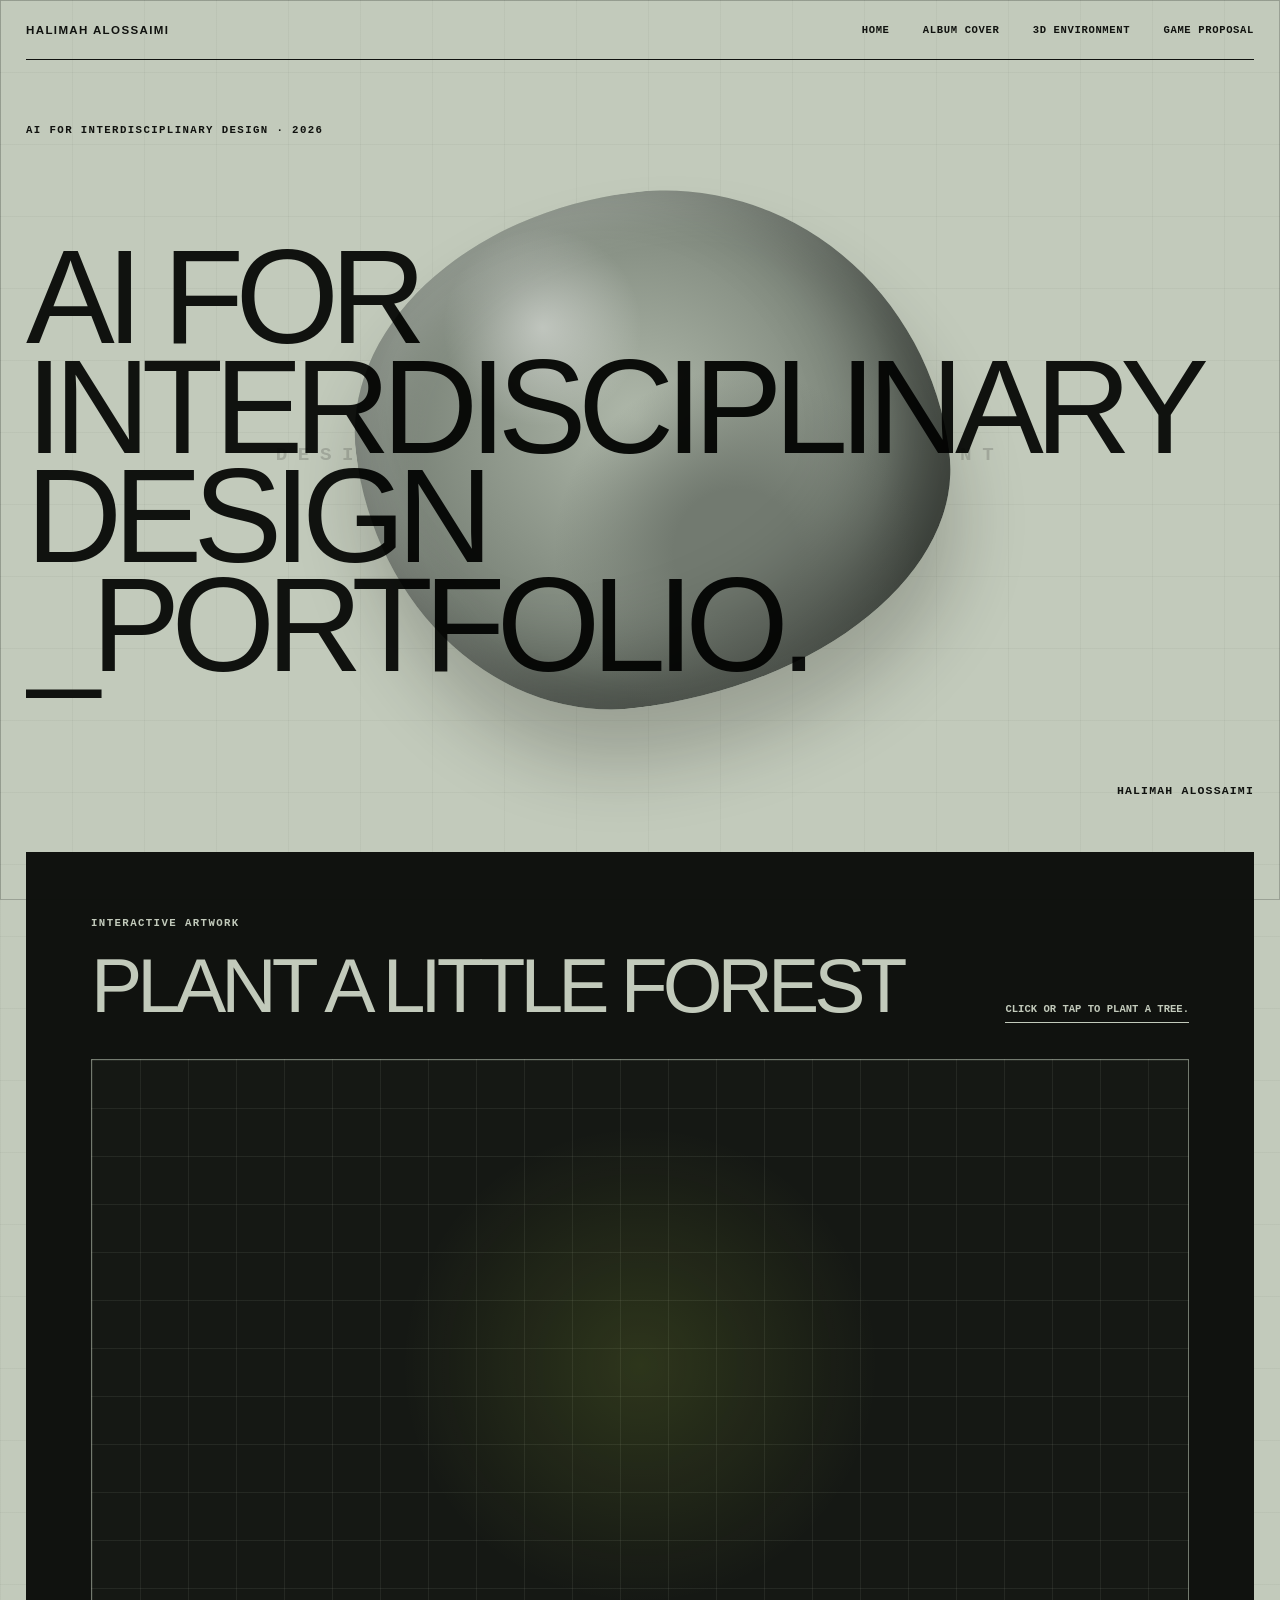
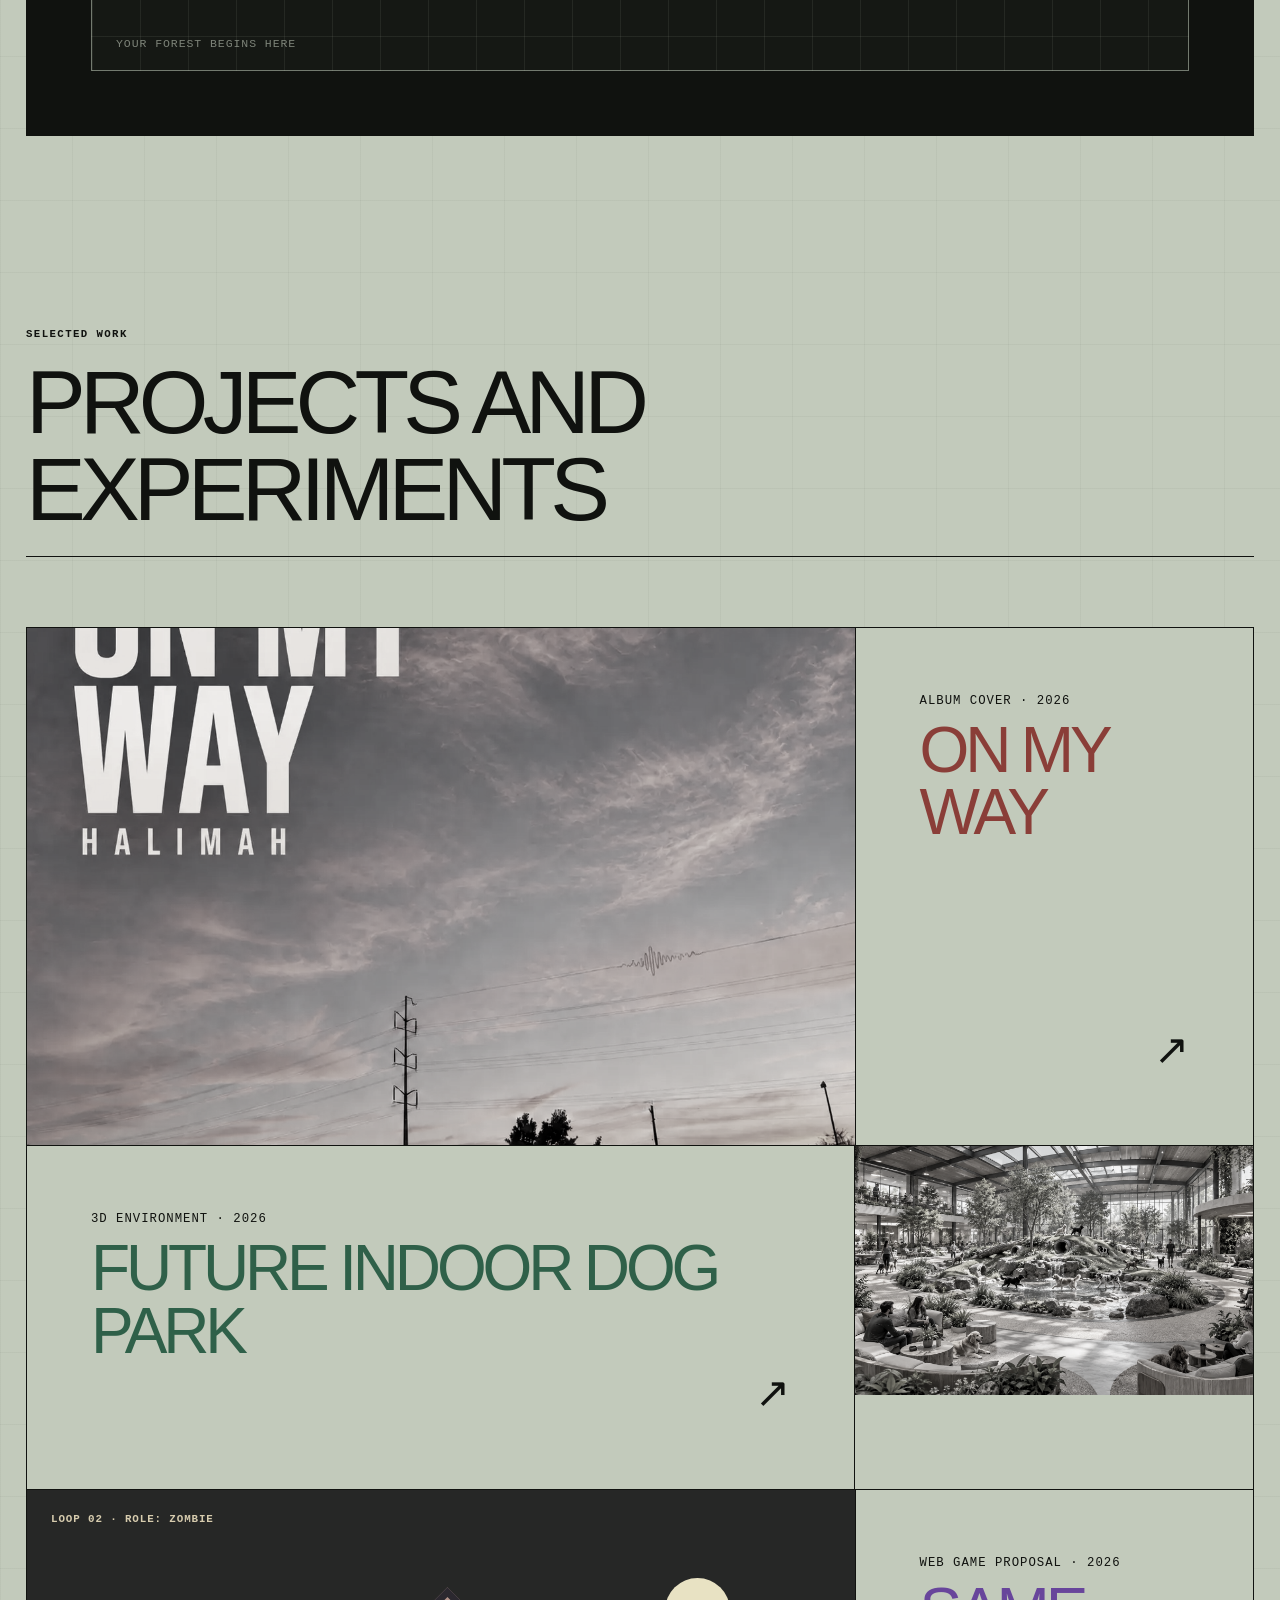
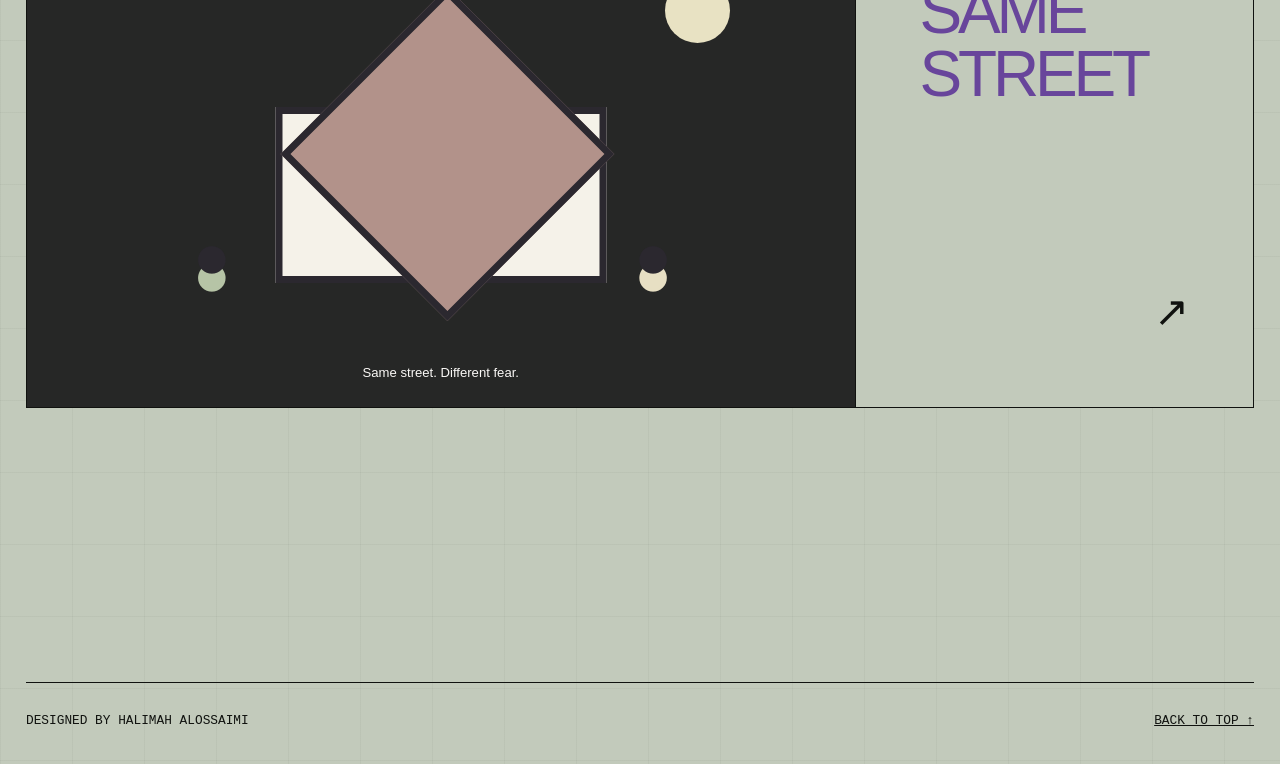
==== index.html @ bd7d5447 "Restore optimized portfolio project images" ====
<!doctype html>
<html lang="en">
<head>
  <meta charset="utf-8">
  <meta name="viewport" content="width=device-width, initial-scale=1">
  <meta name="description" content="Interactive Design Portfolio by Halimah Alossaimi.">
  <title>Halimah Alossaimi — Interactive Design Portfolio</title>
  <link rel="stylesheet" href="styles.css">
</head>
<body>
  <header class="site-header">
    <a class="wordmark" href="index.html">Halimah Alossaimi</a>
    <nav aria-label="Primary navigation">
      <a href="index.html">Home</a>
      <a href="album-cover.html">Album Cover</a>
      <a href="dog-park.html">3D Environment</a>
      <a href="same-street-proposal.html">Game Proposal</a>
    </nav>
  </header>

  <main>
    <section class="hero shell">
      <p class="eyebrow">AI for Interdisciplinary Design · 2026</p>
      <h1>AI for Interdisciplinary Design _Portfolio.</h1>
      <p class="hero-copy">Halimah Alossaimi</p>
    </section>

    <section class="flower-section shell" aria-labelledby="flower-title">
      <div class="section-heading compact-heading">
        <div>
          <p class="eyebrow">Interactive artwork</p>
          <h2 id="flower-title">Plant a little forest</h2>
        </div>
        <p class="instruction">Click or tap to plant a tree.</p>
      </div>
      <div id="flower-field" class="flower-field" role="application" tabindex="0" aria-label="Interactive drawing area. Click, tap, or press Enter to plant a tree.">
        <div class="field-note" aria-hidden="true">Your forest begins here</div>
      </div>
    </section>

    <section id="work" class="work-section shell" aria-labelledby="work-title">
      <div class="section-heading">
        <div>
          <p class="eyebrow">Selected work</p>
          <h2 id="work-title">Projects and experiments</h2>
        </div>
      </div>
      <div class="project-grid">
        <a class="project-card" href="album-cover.html">
          <figure class="project-image square">
            <img src="assets/on-my-way-final.webp" alt="On My Way album cover with a pink sunset, dashboard, and white title lettering.">
          </figure>
          <div class="project-meta">
            <div>
              <p class="project-type">Album cover · 2026</p>
              <h3>On My Way</h3>
            </div>
            <span aria-hidden="true">↗</span>
          </div>
        </a>

        <a class="project-card" href="dog-park.html">
          <figure class="project-image landscape">
            <img src="assets/dogpark-final-wide.webp" alt="Blender render of the indoor dog park with a central pond, dogs, planting, and seating.">
          </figure>
          <div class="project-meta">
            <div>
              <p class="project-type">3D environment · 2026</p>
              <h3>Future Indoor Dog Park</h3>
            </div>
            <span aria-hidden="true">↗</span>
          </div>
        </a>

        <a class="project-card proposal-card" href="same-street-proposal.html">
          <div class="project-image proposal-preview street-preview" aria-hidden="true">
            <span class="preview-kicker">LOOP 02 · ROLE: ZOMBIE</span>
            <span class="street-preview-sun"></span>
            <span class="street-preview-house"></span>
            <span class="street-preview-runner">●</span>
            <span class="street-preview-zombie">●</span>
            <span class="preview-question">Same street. Different fear.</span>
          </div>
          <div class="project-meta">
            <div>
              <p class="project-type">Web game proposal · 2026</p>
              <h3>Same Street</h3>
            </div>
            <span aria-hidden="true">↗</span>
          </div>
        </a>
      </div>
    </section>
  </main>

  <footer class="site-footer shell">
    <p>Designed by Halimah Alossaimi</p>
    <a href="#top">Back to top ↑</a>
  </footer>
  <script src="flowers.js"></script>
  <script src="site-motion.js"></script>
</body>
</html>
---- styles.css ----
:root {
  --ink: #302047;
  --muted: #61526e;
  --paper: #fff8ef;
  --panel: #eee4ff;
  --line: #d7c3e8;
  --blue: #7552ba;
  --orange: #e78360;
  --yellow: #f7cb55;
  --green: #83ba9e;
  --max: 1320px;
}

* { box-sizing: border-box; }
html { scroll-behavior: smooth; }
body {
  margin: 0;
  color: var(--ink);
  background: var(--paper);
  font-family: "Avenir Next", Avenir, "Helvetica Neue", Arial, sans-serif;
  line-height: 1.5;
}
img { display: block; width: 100%; height: auto; }
a { color: inherit; }
figure { margin: 0; }

.shell { width: min(calc(100% - 64px), var(--max)); margin-inline: auto; }
.site-header {
  position: relative;
  z-index: 20;
  width: min(calc(100% - 64px), var(--max));
  margin: 0 auto;
  padding: 28px 0;
  display: flex;
  justify-content: space-between;
  align-items: center;
  border-bottom: 1px solid var(--line);
}
.wordmark { font-size: 0.96rem; font-weight: 700; text-decoration: none; letter-spacing: -0.01em; }
.site-header nav { display: flex; gap: 28px; }
.site-header nav a { font-size: 0.83rem; text-decoration: none; color: var(--muted); }
.site-header nav a:hover, .site-header nav a[aria-current="page"] { color: var(--ink); }

.hero { padding: clamp(80px, 13vw, 180px) 0 clamp(72px, 10vw, 140px); }
.eyebrow { margin: 0 0 18px; color: var(--muted); font-size: 0.72rem; font-weight: 700; letter-spacing: 0.13em; text-transform: uppercase; }
h1, h2, h3 { margin: 0; letter-spacing: -0.045em; line-height: 0.98; }
.hero h1 { max-width: 1000px; font-size: clamp(3.2rem, 8vw, 7.6rem); font-weight: 500; }
.hero-copy { max-width: 620px; margin: 32px 0 0; color: var(--muted); font-size: clamp(1.05rem, 2vw, 1.35rem); }

.flower-section { padding-bottom: clamp(100px, 12vw, 170px); }
.section-heading { display: flex; justify-content: space-between; align-items: end; gap: 32px; margin-bottom: 36px; }
.section-heading h2, .two-column-text h2 { max-width: 730px; font-size: clamp(2.1rem, 5vw, 4.5rem); font-weight: 500; }
.compact-heading h2 { font-size: clamp(2rem, 4vw, 3.4rem); }
.instruction, .section-note { max-width: 430px; margin: 0; color: var(--muted); font-size: 0.95rem; }
.flower-field {
  position: relative;
  min-height: min(64vh, 680px);
  overflow: hidden;
  cursor: crosshair;
  touch-action: manipulation;
  border: 1px solid var(--line);
  border-radius: 28px;
  background:
    linear-gradient(180deg, rgba(138,164,188,.09), rgba(255,255,255,.25) 45%, rgba(127,157,132,.12)),
    var(--panel);
  isolation: isolate;
}
.flower-field:focus-visible { outline: 3px solid var(--blue); outline-offset: 4px; }
.field-note { position: absolute; left: 24px; bottom: 18px; color: #778079; font-size: 0.72rem; letter-spacing: 0.08em; text-transform: uppercase; }
.flower { position: absolute; width: 1px; height: 1px; pointer-events: none; animation: bloom .42s cubic-bezier(.2,.9,.25,1.25) both; }
.petal { position: absolute; left: 50%; top: 50%; width: var(--pw); height: var(--ph); margin-left: calc(var(--pw) / -2); margin-top: calc(var(--ph) * -1); transform-origin: 50% 100%; background: hsl(var(--hue) 72% 66% / .92); border: 1px solid hsl(var(--hue) 45% 48% / .32); }
.flower.rounded .petal { border-radius: 55% 55% 45% 45%; }
.flower.pointed .petal { border-radius: 75% 12% 75% 18%; }
.flower.lobed .petal { border-radius: 65% 35% 62% 38% / 55% 52% 48% 45%; box-shadow: inset 6px 0 0 rgba(255,255,255,.11); }
.flower.narrow .petal { border-radius: 80% 20% 75% 25%; }
.flower-center { position: absolute; left: 50%; top: 50%; width: var(--center); height: var(--center); border-radius: 50%; transform: translate(-50%,-50%); background: hsl(var(--center-hue) 78% 60%); border: 2px solid rgba(71,57,28,.16); z-index: 2; }
@keyframes bloom { from { opacity: 0; transform: scale(.18) rotate(-8deg); } to { opacity: 1; transform: scale(1) rotate(0); } }
@media (prefers-reduced-motion: reduce) { html { scroll-behavior: auto; } .flower { animation: none; } }

.work-section { padding-bottom: clamp(100px, 12vw, 170px); }
.project-grid { display: grid; grid-template-columns: 1fr 1fr; gap: clamp(24px, 4vw, 56px); }
.project-card { text-decoration: none; }
.project-image { overflow: hidden; border-radius: 22px; background: var(--panel); }
.project-image.square { aspect-ratio: 1; }
.project-image.landscape { aspect-ratio: 1; }
.project-image img { height: 100%; object-fit: cover; transition: transform .5s ease; }
.project-image.landscape img { object-position: center; }
.project-card:hover .project-image img { transform: scale(1.025); }
.project-meta { display: flex; justify-content: space-between; align-items: end; padding-top: 18px; }
.project-type { margin: 0 0 8px; color: var(--muted); font-size: 0.77rem; text-transform: uppercase; letter-spacing: .08em; }
.project-meta h3 { font-size: clamp(1.65rem, 3vw, 2.6rem); font-weight: 500; }
.project-meta span { font-size: 1.5rem; }

.project-hero { padding: clamp(64px, 9vw, 120px) 0 0; }
.project-intro { display: grid; grid-template-columns: 1.25fr .75fr; gap: clamp(48px, 9vw, 130px); align-items: end; margin-bottom: clamp(56px, 8vw, 100px); }
.project-intro h1 { font-size: clamp(4rem, 10vw, 9rem); font-weight: 500; }
.project-intro > p { max-width: 520px; margin: 0; color: var(--muted); font-size: clamp(1rem, 1.7vw, 1.25rem); }
.album-feature { width: min(100%, 980px); margin-inline: auto; }
.album-feature img { border-radius: 20px; }
figcaption { padding-top: 12px; color: var(--muted); font-size: 0.76rem; }
.hero-wide img, .wide-media img { border-radius: 20px; }
.hero-wide img { aspect-ratio: 16 / 9; object-fit: cover; }

.case-section { padding-top: clamp(100px, 12vw, 170px); }
.two-column-text { display: grid; grid-template-columns: 1fr 1fr; gap: clamp(48px, 9vw, 140px); }
.body-copy p { max-width: 600px; margin: 0 0 22px; color: var(--muted); font-size: clamp(1rem, 1.6vw, 1.2rem); }
.wide-media img { max-height: 780px; object-fit: cover; }
.iteration-grid { display: grid; grid-template-columns: repeat(4, 1fr); gap: 20px; }
.iteration-grid img, .plan-grid img, .environment-grid img { border-radius: 16px; }
.plan-grid { display: grid; grid-template-columns: 1fr 1fr; gap: 24px; }
.environment-grid { display: grid; grid-template-columns: 1.45fr .8fr; gap: 24px; align-items: start; }
.environment-grid img { aspect-ratio: 16/10; object-fit: cover; }
.environment-grid figure:last-child img { aspect-ratio: 4/5; }
.reflection-block { margin-top: clamp(100px, 12vw, 170px); padding: clamp(48px, 7vw, 90px); border-radius: 28px; background: #e3d7fa; }
.reflection-block h2 { max-width: 980px; font-size: clamp(2.2rem, 5.5vw, 5rem); font-weight: 500; }
.reflection-block > p:not(.eyebrow) { max-width: 720px; margin: 32px 0 0; color: #514060; font-size: clamp(1rem, 1.7vw, 1.25rem); }
.reflection-block .disclaimer { font-size: .82rem !important; }
.project-next { display: flex; justify-content: space-between; gap: 24px; padding-top: 80px; }
.project-next a { text-decoration-thickness: 1px; text-underline-offset: 5px; }
.site-footer { display: flex; justify-content: space-between; gap: 24px; margin-top: 120px; padding: 28px 0 34px; border-top: 1px solid var(--line); color: var(--muted); font-size: .8rem; }
.site-footer p { margin: 0; }

@media (max-width: 780px) {
  .shell, .site-header { width: min(calc(100% - 36px), var(--max)); }
  .site-header { padding: 22px 0; align-items: flex-start; }
  .site-header nav { gap: 9px; flex-direction: column; align-items: flex-end; }
  .site-header nav a { font-size: .75rem; }
  .hero { padding-top: 70px; }
  .hero h1 { font-size: clamp(2.7rem, 14.4vw, 4.8rem); }
  .section-heading, .project-intro, .two-column-text { display: grid; grid-template-columns: 1fr; gap: 24px; }
  .flower-field { min-height: 520px; border-radius: 20px; }
  .project-grid, .plan-grid, .environment-grid { grid-template-columns: 1fr; gap: 44px; }
  .project-image.landscape { aspect-ratio: 1.15; }
  .project-intro h1 { font-size: clamp(3.5rem, 18vw, 6rem); }
  .iteration-grid { grid-template-columns: 1fr 1fr; }
  .environment-grid figure:last-child img { aspect-ratio: 16/10; }
  .reflection-block { padding: 36px 24px; border-radius: 20px; }
  .project-next, .site-footer { flex-direction: column; align-items: flex-start; }
  .site-footer { margin-top: 90px; }
}

/* Playful portfolio palette */
body { background: radial-gradient(ellipse at 90% 0%, #eedfff 0%, transparent 42rem), radial-gradient(ellipse at 0% 32rem, #ffe3ca 0%, transparent 38rem), var(--paper); }
.hero h1, .project-intro h1 { color: #68459b; }
.eyebrow { color: #76502f; }
.site-header nav { gap: 12px; flex-wrap: wrap; justify-content: flex-end; }
.site-header nav a { display: inline-block; padding: 9px 15px; border-radius: 999px; background: #eee1ff; color: #493164; }
.site-header nav a:nth-child(2) { background: #ffd8c8; color: #713c32; }
.site-header nav a:nth-child(3) { background: #d9eee1; color: #2d5941; }
.site-header nav a:nth-child(4) { background: #ffe39b; color: #5d461d; }
.site-header nav a:hover, .site-header nav a[aria-current="page"] { background: #68459b; color: #fff; }
a:focus-visible { outline: 3px solid #68459b; outline-offset: 4px; }
.flower-field { background: linear-gradient(150deg, #e7d9ff 0%, #ffe5d8 50%, #e2efcc 100%); border-color: #cbb4e4; }
.instruction { padding: 10px 16px; border-radius: 999px; background: #ffe39b; color: #65491d; }
.project-card { background: #ffe3d4; border-radius: 24px; padding: 16px; }
.project-card:nth-child(2) { background: #dceee0; }
.project-card:nth-child(3) { background: #e6dcfa; }
.project-meta { padding: 18px 4px 8px; }
.project-card:first-child h3 { color: #8a3e38; }
.project-card:nth-child(2) h3 { color: #2f6049; }
.project-card:nth-child(3) h3 { color: #68459b; }
.reflection-block { background: linear-gradient(120deg, #e5d7fb, #f8dfeb); }
.project-next a { padding: 12px 20px; border-radius: 999px; background: #ffe39b; color: #59401d; }
.site-footer { border-top: 3px solid #d7c3e8; }
::selection { background: #f7cb55; color: #302047; }
.proposal-preview { position: relative; display: flex; flex-direction: column; justify-content: center; align-items: center; padding: 30px; background: #2f2144; color: #fff8ef; }
.preview-kicker { position: absolute; top: 24px; left: 24px; font: 700 .68rem/1 monospace; color: #f7cb55; letter-spacing: .08em; }
.preview-object, .preview-shadow { font-size: clamp(3.2rem, 7vw, 6.5rem); font-weight: 800; letter-spacing: -.07em; line-height: .75; }
.preview-shadow { color: #e78360; opacity: .75; transform: translate(10px, -6px); }
.preview-question { position: absolute; bottom: 24px; font-size: .82rem; }

/* MISREAD proposal */
.proposal-page { --proposal-dark:#2f2144; --proposal-cream:#fff8ef; --proposal-coral:#e78360; --proposal-yellow:#f7cb55; --proposal-green:#83ba9e; }
.proposal-hero { padding: clamp(70px, 10vw, 135px) 0 90px; }
.proposal-title-block { max-width: 980px; margin-bottom: 54px; }
.proposal-title-block h1 { font-size: clamp(5rem, 15vw, 12rem); font-weight: 800; color: var(--proposal-dark); letter-spacing: -.085em; }
.proposal-title-block h1 span { color: var(--proposal-coral); }
.proposal-tagline { max-width: 680px; margin: 30px 0 0; font-size: clamp(1.25rem, 2.6vw, 2rem); color: var(--muted); }
.misread-visual { position: relative; min-height: 610px; display: grid; grid-template-columns: 1.15fr .85fr; overflow: hidden; border-radius: 30px; background: var(--proposal-dark); color: var(--proposal-cream); box-shadow: 0 28px 80px rgba(48,32,71,.18); }
.system-bar { position: absolute; z-index: 4; inset: 0 0 auto; display: flex; justify-content: space-between; padding: 20px 24px; border-bottom: 1px solid rgba(255,255,255,.18); font: 700 .72rem/1 monospace; letter-spacing: .1em; }
.pulse-dot { color: var(--proposal-yellow); }
.scan-object { position: relative; display: grid; place-items: center; background: #f1e7ff; overflow: hidden; }
.object-cup { position: relative; width: 210px; height: 190px; border: 12px solid var(--proposal-dark); border-radius: 10px 10px 75px 75px; background: #fff8ef; transform: rotate(-3deg); }
.object-cup i { position: absolute; right: -78px; top: 32px; width: 76px; height: 82px; border: 12px solid var(--proposal-dark); border-left: 0; border-radius: 0 50% 50% 0; }
.scan-line { position: absolute; left: 0; right: 0; height: 4px; background: var(--proposal-coral); box-shadow: 0 0 24px var(--proposal-coral); animation: scan 3s ease-in-out infinite; }
@keyframes scan { 0%,100% { top: 22%; } 50% { top: 78%; } }
.system-result { display: flex; flex-direction: column; justify-content: center; padding: 70px; }
.system-result small, .system-result span { font: 700 .7rem/1.4 monospace; color: var(--proposal-yellow); letter-spacing: .1em; }
.system-result strong { margin: 24px 0; font-size: clamp(3rem, 6vw, 6rem); line-height: .88; letter-spacing: -.06em; color: var(--proposal-coral); text-shadow: 7px 7px 0 rgba(247,203,85,.18); }
.visual-actions { position: absolute; right: 28px; bottom: 26px; display: flex; gap: 10px; }
.visual-actions span { padding: 10px 14px; border: 1px solid rgba(255,255,255,.35); border-radius: 999px; font: 700 .64rem/1 monospace; }
.hero-experience { max-width: 840px; margin: 42px 0 0 auto; color: var(--muted); font-size: clamp(1.05rem, 1.8vw, 1.35rem); }
.proposal-index { position: sticky; top: 0; z-index: 10; display: flex; gap: 9px; overflow-x: auto; padding-top: 16px; padding-bottom: 16px; background: rgba(255,248,239,.92); backdrop-filter: blur(12px); border-block: 1px solid var(--line); }
.proposal-index a { flex: 0 0 auto; padding: 9px 13px; border-radius: 999px; text-decoration: none; background: #eee1ff; font-size: .74rem; }
.proposal-section { padding-top: clamp(100px, 13vw, 180px); scroll-margin-top: 80px; }
.proposal-section-head { display: grid; grid-template-columns: 90px 1fr; gap: 24px; margin-bottom: 60px; }
.section-number { margin: 0; font: 700 1rem/1 monospace; color: var(--proposal-coral); }
.proposal-section h2 { max-width: 930px; font-size: clamp(3rem, 7vw, 6.6rem); font-weight: 500; }
.proposal-section h3 { font-size: clamp(1.5rem, 3vw, 2.4rem); font-weight: 500; line-height: 1.05; }
.proposal-section h4 { margin: 14px 0 8px; font-size: 1.2rem; }
.case-study-lead { display: grid; grid-template-columns: .72fr 1.28fr; gap: clamp(40px, 8vw, 120px); align-items: center; }
.case-study-mark { aspect-ratio: 1; display: grid; place-content: center; text-align: center; position: relative; border-radius: 50%; background: var(--proposal-yellow); color: var(--proposal-dark); }
.case-study-mark span { font-size: clamp(5rem, 12vw, 10rem); font-weight: 800; line-height: .8; }
.case-study-mark small { margin-top: 20px; font: 700 .78rem/1 monospace; letter-spacing: .18em; }
.case-study-mark .scribble { position: absolute; right: 6%; bottom: 4%; font-size: 7rem; color: var(--proposal-coral); transform: rotate(-14deg); }
.source-links { display: flex; flex-wrap: wrap; gap: 10px; margin-top: 28px; }
.source-links a { padding: 10px 15px; border-radius: 999px; background: #eee1ff; text-underline-offset: 3px; font-size: .8rem; }
.proposal-subsection { padding-top: 90px; }
.moment-grid, .evidence-grid, .concept-grid { display: grid; grid-template-columns: repeat(3,1fr); gap: 18px; margin-top: 30px; }
.moment-grid article, .evidence-card, .concept-grid article { min-height: 260px; padding: 30px; border-radius: 22px; background: #eee1ff; }
.moment-grid article:nth-child(2), .evidence-card:nth-child(2), .concept-grid article:nth-child(2) { background: #ffe0d2; }
.moment-grid article:nth-child(3), .evidence-card:nth-child(3), .concept-grid article:nth-child(3) { background: #dceee0; }
.moment-grid article > span { font: 700 .8rem/1 monospace; color: var(--proposal-coral); }
.moment-grid p, .evidence-card p, .concept-grid p { color: var(--muted); }
.event-list { list-style: none; margin: 30px 0 0; padding: 0; border-top: 1px solid var(--line); }
.event-list li { display: grid; grid-template-columns: 70px 1fr; padding: 20px 0; border-bottom: 1px solid var(--line); font-size: clamp(1rem, 2vw, 1.3rem); }
.event-list span { font: 700 .8rem/1.8 monospace; color: var(--proposal-coral); }
.exchange { margin-top: 56px; padding: clamp(30px, 5vw, 65px); border-radius: 28px; background: var(--proposal-dark); color: var(--proposal-cream); }
.exchange-line { display: grid; grid-template-columns: 62px 1fr; gap: 24px; padding: 20px 0; border-bottom: 1px solid rgba(255,255,255,.14); }
.exchange-line:last-child { border: 0; }
.exchange-line span { font: 700 .75rem/1.6 monospace; color: var(--proposal-yellow); }
.exchange-line p { max-width: 820px; margin: 0; font-size: clamp(1rem, 1.7vw, 1.25rem); }
.me-line p { color: #ffd7c7; }
.decision-callout { margin-top: 24px; padding: clamp(30px, 5vw, 65px); border-radius: 28px; background: var(--proposal-yellow); }
.decision-callout > p:last-child { max-width: 900px; margin: 0; font-size: clamp(1.3rem, 3vw, 2.3rem); line-height: 1.2; }
.concept-grid { grid-template-columns: 1fr 1fr; }
.concept-grid article:nth-child(4) { background: #fff0b9; }
.flowchart { display: grid; grid-template-columns: 1fr auto 1fr auto 1fr auto 1fr auto 1fr; gap: 10px; align-items: center; padding: 34px; overflow-x: auto; border-radius: 24px; background: var(--proposal-dark); color: var(--proposal-cream); }
.flowchart > div { min-width: 150px; }
.flowchart small { font: 700 .62rem/1 monospace; color: var(--proposal-yellow); }
.flowchart strong { display: block; margin-top: 12px; font-size: 1.35rem; }
.flowchart p { margin: 7px 0 0; color: #cfc4da; font-size: .78rem; }
.flowchart i { color: var(--proposal-coral); font-style: normal; font-size: 1.5rem; }
.storyboard { display: grid; grid-template-columns: repeat(5,1fr); gap: 14px; margin-top: 54px; }
.story-frame { aspect-ratio: 4/5; display: flex; flex-direction: column; justify-content: space-between; padding: 18px; border-radius: 18px; background: #eee1ff; overflow: hidden; }
.story-frame span { font: 700 .58rem/1 monospace; }
.story-frame b { font-size: clamp(1.2rem, 2.5vw, 2rem); line-height: .95; }
.story-frame em { align-self: flex-end; font-style: normal; font-size: 2.3rem; color: var(--proposal-coral); }
.frame-three, .frame-four { background: var(--proposal-dark); color: var(--proposal-cream); }
.frame-four b { color: var(--proposal-coral); text-shadow: 5px 5px 0 rgba(247,203,85,.2); }
.frame-five { background: var(--proposal-green); }
.controls-row { display: grid; grid-template-columns: repeat(4,1fr); gap: 12px; margin-top: 44px; }
.controls-row span { padding: 18px; border-top: 3px solid var(--proposal-coral); color: var(--muted); font-size: .82rem; }
.controls-row b { display: block; margin-bottom: 7px; color: var(--ink); }
.style-grid { display: grid; grid-template-columns: 1fr 1fr; gap: 18px; }
.style-grid > article { min-height: 330px; padding: 30px; border-radius: 22px; background: #eee1ff; }
.style-grid > article:nth-child(2) { background: #ffe0d2; }
.style-grid > article:nth-child(3) { background: #dceee0; }
.style-grid > article:nth-child(4) { background: #fff0b9; }
.style-grid p { color: var(--muted); }
.swatches { display: grid; grid-template-columns: repeat(5,1fr); gap: 6px; margin: 28px 0; }
.swatches span { min-height: 125px; display: flex; align-items: flex-end; padding: 8px; background: var(--swatch); border: 1px solid rgba(48,32,71,.15); border-radius: 12px; font: 700 .58rem/1 monospace; }
.type-sample { margin-top: 28px; }
.type-sample span { font: 700 .68rem/1 monospace; color: var(--proposal-coral); }
.type-sample strong { display: block; max-width: 480px; margin: 22px 0; font-size: clamp(2.2rem, 4vw, 4rem); line-height: .9; }
.motion-sample { position: relative; min-height: 150px; margin: 22px 0; display: grid; place-content: center; }
.motion-sample span { grid-area: 1/1; font-size: 4rem; font-weight: 800; }
.motion-sample span:nth-child(2) { color: var(--proposal-coral); transform: translate(15px,9px); opacity: .7; }
.motion-sample i { position: absolute; left: 8%; right: 8%; top: 50%; height: 3px; background: var(--proposal-yellow); }
.sound-list { list-style: none; padding: 0; }
.sound-list li { padding: 12px 0; border-bottom: 1px solid rgba(48,32,71,.15); }
.reference-strip { margin-top: 24px; padding: 28px; border: 1px solid var(--line); border-radius: 20px; }
.reference-strip p { margin: 8px 0; color: var(--muted); }
.week-grid { display: grid; grid-template-columns: 1fr 1fr; gap: 20px; }
.week-grid article { padding: clamp(30px, 5vw, 58px); border-radius: 28px; background: #eee1ff; }
.week-grid article:nth-child(2) { background: #dceee0; }
.week-grid article > span { font: 700 .72rem/1 monospace; color: var(--proposal-coral); }
.week-grid ul { padding-left: 20px; color: var(--muted); }
.week-grid li { margin: 10px 0; }
.week-grid p { margin-top: 28px; }

@media (max-width: 900px) {
  .misread-visual { grid-template-columns: 1fr; }
  .scan-object { min-height: 360px; }
  .system-result { min-height: 300px; padding: 44px; }
  .case-study-lead, .style-grid, .week-grid { grid-template-columns: 1fr; }
  .case-study-mark { width: min(100%, 440px); justify-self: center; }
  .moment-grid, .evidence-grid { grid-template-columns: 1fr; }
  .storyboard { grid-template-columns: repeat(2,1fr); }
  .controls-row { grid-template-columns: 1fr 1fr; }
}
@media (max-width: 780px) {
  .site-header nav { gap: 6px; max-width: 65%; }
  .site-header nav a { padding: 6px 11px; }
  .project-card { padding: 12px; }
  .proposal-section-head { grid-template-columns: 44px 1fr; }
  .proposal-title-block h1 { font-size: clamp(4rem, 24vw, 7rem); }
  .concept-grid { grid-template-columns: 1fr; }
}
@media (max-width: 520px) {
  .storyboard, .controls-row { grid-template-columns: 1fr; }
  .misread-visual { min-height: 640px; }
  .system-result { padding: 34px 24px 70px; }
  .visual-actions { left: 20px; right: auto; }
  .proposal-section-head { display: block; }
  .section-number { margin-bottom: 16px; }
  .swatches { grid-template-columns: repeat(2,1fr); }
  .swatches span { min-height: 90px; }
}

@media (max-width: 480px) {
  .iteration-grid { grid-template-columns: 1fr; gap: 34px; }
  .album-feature img, .hero-wide img, .wide-media img { border-radius: 14px; }
}

/* Same Street proposal */
.same-street-page {
  --street-ink: #302443;
  --street-human: #7ec8c8;
  --street-sunset: #ffd5ae;
  --street-zombie: #9bd35b;
  --street-attack: #ff704d;
  --street-night: #3b315c;
}
.same-street-page .proposal-title-block h1 { line-height: .78; }
.same-street-page .proposal-title-block h1 span { color: var(--street-attack); }
.street-visual {
  position: relative;
  min-height: 650px;
  overflow: hidden;
  border: 10px solid var(--street-ink);
  border-radius: 32px;
  background: linear-gradient(#93d9db 0 58%, #d1e89b 58% 72%, #e9b985 72%);
  box-shadow: 0 28px 80px rgba(48,32,71,.18);
  transition: background .45s ease, filter .45s ease;
}
.street-sky { position: absolute; inset: 0 0 42%; background: linear-gradient(#8ed8e2, #ffd4aa); }
.street-sky::after { content:""; position:absolute; right:9%; top:12%; width:90px; aspect-ratio:1; border-radius:50%; background:#ffe76d; box-shadow:0 0 0 20px rgba(255,231,109,.18); }
.cloud { position:absolute; width:120px; height:34px; border-radius:40px; background:rgba(255,255,255,.72); }
.cloud::before,.cloud::after { content:""; position:absolute; border-radius:50%; background:inherit; }
.cloud::before { width:52px; height:52px; left:18px; bottom:0; }
.cloud::after { width:72px; height:72px; right:12px; bottom:0; }
.cloud-a { left:12%; top:15%; }
.cloud-b { left:55%; top:25%; transform:scale(.7); }
.street-houses { position:absolute; left:0; right:0; bottom:28%; height:270px; display:flex; align-items:flex-end; justify-content:space-around; }
.house { position:relative; width:190px; height:145px; border:8px solid var(--street-ink); border-radius:16px 16px 3px 3px; background:#fff3cf; box-shadow:10px 10px 0 rgba(48,36,67,.15); }
.house::before { content:""; position:absolute; z-index:-1; width:138px; height:138px; left:17px; top:-72px; transform:rotate(45deg); border:8px solid var(--street-ink); border-radius:18px; background:#f48d69; }
.house::after { content:""; position:absolute; left:22px; top:52px; width:42px; height:44px; border:6px solid var(--street-ink); background:#8ed8e2; box-shadow:92px 0 0 -6px #8ed8e2, 92px 0 0 0 var(--street-ink); }
.house i { position:absolute; left:76px; bottom:0; width:44px; height:72px; border:6px solid var(--street-ink); border-bottom:0; background:#b57353; }
.house-b { transform:scale(.82); background:#e8ddff; }
.house-b::before { background:#f5c95d; }
.house-c { transform:scale(.7); background:#d9f0bd; }
.tree { position:relative; width:38px; height:120px; border:7px solid var(--street-ink); border-bottom:0; background:#9a6849; }
.tree::before { content:""; position:absolute; left:50%; top:-88px; width:130px; height:130px; border:8px solid var(--street-ink); border-radius:48% 52% 45% 55%; background:#71bf70; transform:translateX(-50%) rotate(-7deg); }
.street-ground { position:absolute; inset:auto 0 0; height:29%; border-top:9px solid var(--street-ink); background:#e8b179; }
.street-ground::before,.street-ground::after { content:""; position:absolute; left:0; right:0; height:7px; background:rgba(48,36,67,.25); }
.street-ground::before { top:35%; }.street-ground::after { top:66%; }
.street-ground span { position:absolute; width:34px; height:13px; border-radius:50%; background:#fff0ca; top:24%; }
.street-ground span:nth-child(1){left:18%}.street-ground span:nth-child(2){left:48%;top:57%}.street-ground span:nth-child(3){left:78%;top:30%}
.runner { position:absolute; z-index:3; bottom:19%; width:78px; height:150px; filter:drop-shadow(8px 10px 0 rgba(48,36,67,.18)); }
.runner i { position:absolute; display:block; border:7px solid var(--street-ink); }
.runner .head { left:14px; top:0; width:58px; height:58px; border-radius:50%; background:#f0af88; }
.runner .head::before { content:""; position:absolute; left:7px; top:-15px; width:40px; height:25px; border-radius:50% 60% 20% 15%; background:var(--street-ink); }
.runner .body { left:20px; top:52px; width:48px; height:62px; border-radius:18px; background:#ffe06f; transform:rotate(-9deg); }
.runner .arm { left:0; top:65px; width:57px; height:19px; border-radius:20px; background:#f0af88; transform:rotate(-30deg); }
.runner .leg { left:23px; top:106px; width:64px; height:22px; border-radius:20px; background:#7157ad; transform:rotate(33deg); }
.human-runner { left:62%; animation:street-run .55s ease-in-out infinite alternate; }
.zombie-runner { transform:scale(.88); }
.zombie-runner .head { background:#9bd35b; }
.zombie-runner .head::after { content:""; position:absolute; right:6px; top:22px; width:7px; height:7px; border-radius:50%; background:var(--street-ink); box-shadow:-20px 0 var(--street-ink); }
.zombie-runner .body { background:#8c6bb9; }
.zombie-runner .arm { background:#9bd35b; transform:rotate(-8deg); }
.zombie-one { left:18%; bottom:18%; animation:street-run .5s ease-in-out infinite alternate-reverse; }
.zombie-two { left:32%; bottom:18%; transform:scale(.78); animation:street-run .62s ease-in-out infinite alternate; }
@keyframes street-run { to { translate:0 -8px; } }
.chase-ui { position:absolute; z-index:6; left:24px; right:24px; top:24px; display:grid; grid-template-columns:1fr auto; gap:8px; align-items:end; padding:17px 20px; border:4px solid var(--street-ink); border-radius:18px; background:rgba(255,248,239,.9); color:var(--street-ink); }
.chase-ui span { font:700 .66rem/1.2 monospace; letter-spacing:.08em; }
.chase-ui strong { grid-row:1/3; grid-column:2; font-size:clamp(2rem,5vw,4.5rem); line-height:.8; letter-spacing:-.06em; color:var(--street-attack); }
.perspective-toggle { position:absolute; z-index:8; right:24px; bottom:24px; padding:13px 18px; border:4px solid var(--street-ink); border-radius:999px; background:#fff8ef; color:var(--street-ink); font:700 .76rem/1 monospace; cursor:pointer; }
.perspective-toggle:hover,.perspective-toggle:focus-visible { background:var(--street-ink); color:#fff; }
.street-visual[data-mode="zombie"] { background:linear-gradient(#6d5790 0 58%, #9bd35b 58% 72%, #5f3b67 72%); filter:saturate(1.15); }
.street-visual[data-mode="zombie"] .street-sky { background:linear-gradient(#6d5790,#ff805d); }
.street-visual[data-mode="zombie"] .human-runner { left:20%; }
.street-visual[data-mode="zombie"] .zombie-one { left:63%; transform:scale(1); }
.street-visual[data-mode="zombie"] .zombie-two { opacity:0; }
.street-visual[data-mode="zombie"] .chase-ui { background:rgba(45,25,65,.9); color:#fff8ef; }
.street-visual[data-mode="zombie"] .chase-ui strong { color:var(--street-zombie); }
.street-case-mark { background:var(--street-human); }
.street-case-mark .run-mark { position:absolute; right:3%; bottom:5%; font-size:6rem; color:var(--street-attack); transform:rotate(-8deg); }
.play-moment-grid { display:grid; grid-template-columns:repeat(3,1fr); gap:18px; margin-top:30px; }
.play-moment-grid figure { overflow:hidden; border:1px solid var(--line); border-radius:20px; background:#fff; }
.play-moment-grid img { aspect-ratio:16/9; object-fit:cover; filter:grayscale(1) sepia(.12) hue-rotate(200deg); }
.play-moment-grid figcaption { min-height:135px; padding:20px; font-size:.84rem; }
.play-moment-grid figcaption b { display:block; margin-bottom:7px; color:var(--ink); font-size:1rem; }
.image-credit { margin-top:12px; color:var(--muted); font-size:.72rem; }
.event-table { margin-top:30px; border:1px solid var(--line); border-radius:20px; overflow:hidden; }
.event-table > div { display:grid; grid-template-columns:.8fr 1fr 1fr; }
.event-table span { padding:18px; border-right:1px solid var(--line); border-bottom:1px solid var(--line); color:var(--muted); }
.event-table span:last-child { border-right:0; }
.event-table > div:last-child span { border-bottom:0; }
.event-table .event-head { background:var(--street-ink); }
.event-table .event-head span { color:#fff8ef; font:700 .7rem/1.2 monospace; text-transform:uppercase; letter-spacing:.06em; }
.street-takeaway { background:var(--street-sunset); }
.narrative-block { display:grid; grid-template-columns:1fr 1fr; gap:40px; margin-top:24px; padding:clamp(30px,5vw,60px); border-radius:26px; background:var(--street-ink); color:#fff8ef; }
.narrative-block p { margin:0; font-size:clamp(1rem,1.8vw,1.3rem); }
.street-storyboard .street-board { position:relative; aspect-ratio:4/5; display:flex; flex-direction:column; justify-content:space-between; overflow:hidden; padding:18px; border-radius:18px; background:#ffd5ae; color:var(--street-ink); }
.street-board span { font:700 .58rem/1 monospace; letter-spacing:.08em; }
.street-board b { position:relative; z-index:2; font-size:clamp(1.15rem,2vw,1.8rem); line-height:.95; }
.street-board em { align-self:flex-end; font-style:normal; font-size:3rem; }
.mini-scene { position:relative; height:55%; border-top:4px solid var(--street-ink); }
.mini-house { position:absolute; left:8%; bottom:0; width:54%; height:56%; background:#fff2cf; border:4px solid var(--street-ink); }
.mini-house::before { content:""; position:absolute; left:12%; top:-32%; width:70%; height:60%; transform:rotate(45deg); background:#ff805d; border:4px solid var(--street-ink); z-index:-1; }
.mini-human,.mini-zombie { position:absolute; bottom:0; width:20px; height:52px; border-radius:20px 20px 7px 7px; border:4px solid var(--street-ink); }
.mini-human { right:23%; background:#ffe06f; }.mini-zombie { right:2%; background:#9bd35b; }
.board-panic { background:#3b315c!important; color:#fff!important; }
.board-attack { background:#9bd35b!important; }
.board-reset { background:#7ec8c8!important; }
.board-ending { background:linear-gradient(135deg,#3b315c 50%,#9bd35b 50%)!important; color:#fff!important; }
.speed-lines { position:absolute; inset:45% 12% auto; height:4px; background:currentColor; box-shadow:0 18px currentColor,0 36px currentColor; transform:skewX(-25deg); opacity:.5; }
.compact-subsection { padding-top:70px; }
.rules-grid { display:grid; grid-template-columns:repeat(3,1fr); gap:12px; margin-top:28px; }
.rules-grid article { padding:22px; border:1px solid var(--line); border-radius:18px; background:rgba(255,255,255,.55); }
.rules-grid b { font-size:1.08rem; }.rules-grid p { margin:8px 0 0; color:var(--muted); font-size:.86rem; }
.perspective-guide { display:grid; grid-template-columns:repeat(3,1fr); gap:16px; margin-bottom:20px; }
.perspective-guide article { min-height:330px; padding:30px; border-radius:22px; }
.perspective-guide span { font:700 .68rem/1 monospace; letter-spacing:.08em; }
.perspective-guide ul { padding-left:20px; }.perspective-guide li { margin:12px 0; }
.human-guide { background:#d8e9ef; }.zombie-guide { background:#dff3b3; }.glitch-guide { background:linear-gradient(135deg,#3b315c 50%,#ff805d 50%); color:#fff; }
.street-swatches span { color:var(--street-ink); }
.role-interface { margin:28px 0; padding:22px; border:4px solid var(--street-ink); border-radius:18px; }
.role-interface span { display:block; font:700 .65rem/1 monospace; }.role-interface strong { display:block; margin:10px 0 20px; font-size:2.6rem; line-height:.8; }
.role-interface i { display:block; height:1px; margin:0 0 20px; background:var(--line); }
.motion-road { position:relative; height:155px; margin:22px 0; overflow:hidden; border-bottom:8px solid var(--street-ink); }
.motion-road i { position:absolute; left:10%; right:10%; height:5px; background:var(--street-attack); transform:skewX(-30deg); }
.motion-road i:nth-child(1){top:35%}.motion-road i:nth-child(2){top:55%;left:25%}.motion-road i:nth-child(3){top:75%;right:40%}
.motion-road b { position:absolute; right:12%; bottom:8px; font-size:4.5rem; color:var(--street-zombie); }
.street-preview { background:linear-gradient(#83cdd5 0 57%,#d5eb9f 57% 72%,#d99569 72%); }
.street-preview-sun { position:absolute; top:17%; right:15%; width:65px; aspect-ratio:1; border-radius:50%; background:#ffe468; }
.street-preview-house { position:absolute; left:50%; bottom:24%; width:40%; height:34%; border:7px solid #302443; background:#fff2cf; transform:translateX(-50%); }
.street-preview-house::before { content:""; position:absolute; left:15%; top:-48%; width:70%; aspect-ratio:1; transform:rotate(45deg); border:7px solid #302443; background:#ff805d; z-index:-1; }
.street-preview-runner,.street-preview-zombie { position:absolute; bottom:20%; font-size:4rem; color:#302443; text-shadow:0 18px 0 #ffe06f; }
.street-preview-runner { right:22%; }.street-preview-zombie { left:20%; text-shadow:0 18px 0 #9bd35b; }

@media (prefers-reduced-motion: reduce) {
  .runner { animation:none; }
  .street-visual { transition:none; }
}
@media (max-width: 900px) {
  .play-moment-grid,.perspective-guide { grid-template-columns:1fr; }
  .play-moment-grid figcaption { min-height:0; }
  .rules-grid { grid-template-columns:1fr 1fr; }
  .street-visual { min-height:580px; }
  .house-c,.tree-b { display:none; }
}
@media (max-width: 650px) {
  .street-visual { min-height:530px; border-width:6px; }
  .street-houses { transform:scale(.72); transform-origin:bottom center; width:140%; left:-20%; }
  .runner { transform:scale(.75); transform-origin:bottom; }
  .zombie-two { display:none; }
  .chase-ui { left:12px; right:12px; top:12px; padding:12px; }
  .chase-ui strong { font-size:1.7rem; }
  .perspective-toggle { right:12px; bottom:12px; }
  .event-table > div { grid-template-columns:1fr; }
  .event-table span { border-right:0; }
  .event-table .event-head { display:none; }
  .event-table > div span::before { display:block; margin-bottom:5px; color:var(--street-attack); font:700 .62rem/1 monospace; }
  .event-table > div span:nth-child(1)::before { content:"PLAYER ACTION"; }
  .event-table > div span:nth-child(2)::before { content:"GAME RESPONSE"; }
  .event-table > div span:nth-child(3)::before { content:"WHAT I LEARNED"; }
  .narrative-block,.rules-grid { grid-template-columns:1fr; }
}

/* Immersive editorial restyle — inspired by the reference's restraint, not its content */
:root {
  --ink: #10120f;
  --muted: #384039;
  --paper: #c2cabb;
  --panel: #aeb8aa;
  --line: rgba(16,18,15,.42);
  --blue: #10120f;
  --orange: #d4ff4f;
  --yellow: #d4ff4f;
  --green: #c2cabb;
  --max: 1500px;
}

html { background: #10120f; }
body {
  min-height: 100vh;
  overflow-x: hidden;
  color: var(--ink);
  background:
    linear-gradient(rgba(16,18,15,.035) 1px, transparent 1px),
    linear-gradient(90deg, rgba(16,18,15,.035) 1px, transparent 1px),
    var(--paper);
  background-size: 72px 72px;
}
body::after {
  content: "";
  position: fixed;
  z-index: 80;
  inset: 0;
  pointer-events: none;
  border: 1px solid rgba(16,18,15,.22);
}
::selection { background: #10120f; color: #d4ff4f; }
.shell { width: min(calc(100% - 52px), var(--max)); }

.site-header {
  position: relative;
  z-index: 50;
  width: min(calc(100% - 52px), var(--max));
  padding: 20px 0 18px;
  border-bottom: 1px solid var(--ink);
  background: transparent;
}
.wordmark {
  font-size: .72rem;
  font-weight: 800;
  letter-spacing: .12em;
  text-transform: uppercase;
}
.site-header nav { gap: clamp(16px,2.6vw,42px); }
.site-header nav a,
.site-header nav a:nth-child(n) {
  position: relative;
  padding: 4px 0;
  border-radius: 0;
  background: transparent;
  color: var(--ink);
  font: 700 .66rem/1.2 "Courier New", monospace;
  letter-spacing: .06em;
  text-transform: uppercase;
}
.site-header nav a::after {
  content: "";
  position: absolute;
  left: 0;
  right: 100%;
  bottom: -5px;
  height: 1px;
  background: currentColor;
  transition: right .3s ease;
}
.site-header nav a:hover,
.site-header nav a[aria-current="page"] { background: transparent; color: var(--ink); }
.site-header nav a:hover::after,
.site-header nav a[aria-current="page"]::after { right: 0; }
a:focus-visible, button:focus-visible { outline: 2px solid var(--ink); outline-offset: 6px; }

.eyebrow {
  color: var(--ink);
  font: 700 .67rem/1.2 "Courier New", monospace;
  letter-spacing: .13em;
}
h1,h2,h3 { font-family: Arial, "Helvetica Neue", sans-serif; letter-spacing: -.065em; }

.hero {
  position: relative;
  min-height: 88vh;
  display: flex;
  flex-direction: column;
  justify-content: center;
  overflow: hidden;
  padding: 100px 0 90px;
  isolation: isolate;
}
.hero::before {
  content: "";
  position: absolute;
  z-index: -1;
  width: clamp(330px,46vw,720px);
  aspect-ratio: 1.15;
  left: 51%;
  top: 49%;
  translate: calc(-50% + var(--pointer-x,0) * 18px) calc(-50% + var(--pointer-y,0) * 14px);
  border-radius: 52% 48% 58% 42% / 44% 58% 42% 56%;
  background:
    radial-gradient(circle at 34% 24%, rgba(255,255,255,.42), transparent 18%),
    radial-gradient(circle at 62% 72%, #727a70 0 12%, transparent 35%),
    radial-gradient(circle at 48% 44%, #afb8aa, #778075 60%, #252a24 100%);
  box-shadow: inset -52px -44px 80px rgba(0,0,0,.32), inset 28px 20px 45px rgba(255,255,255,.18), 0 55px 70px rgba(16,18,15,.22);
  transform: rotate(-7deg);
  transition: translate .8s cubic-bezier(.2,.8,.2,1);
}
.hero::after {
  content: "DESIGN  •  INTERACTION  •  EXPERIMENT";
  position: absolute;
  z-index: -2;
  left: 50%;
  top: 50%;
  translate: -50% -50%;
  width: 100%;
  color: rgba(16,18,15,.17);
  font: 700 clamp(.9rem,1.5vw,1.25rem)/1 "Courier New",monospace;
  letter-spacing: .55em;
  text-align: center;
  white-space: nowrap;
}
.hero h1 {
  position: relative;
  z-index: 2;
  max-width: none;
  color: var(--ink);
  font-size: clamp(4.2rem,10.4vw,10.7rem);
  font-weight: 500;
  line-height: .82;
  text-transform: uppercase;
  mix-blend-mode: multiply;
}
.hero .eyebrow { position: absolute; top: 64px; left: 0; }
.hero-copy {
  position: absolute;
  right: 0;
  bottom: 54px;
  margin: 0;
  color: var(--ink);
  font: 700 .72rem/1.2 "Courier New",monospace;
  letter-spacing: .1em;
  text-transform: uppercase;
}

.flower-section {
  width: min(calc(100% - 52px), var(--max));
  padding: clamp(38px,5vw,72px);
  color: var(--paper);
  background: var(--ink);
  border: 1px solid var(--ink);
}
.flower-section .eyebrow,.flower-section h2 { color: var(--paper); }
.flower-section .section-heading h2 { max-width: 930px; font-size: clamp(3rem,6vw,6rem); text-transform: uppercase; }
.instruction {
  padding: 0 0 6px;
  border-radius: 0;
  border-bottom: 1px solid var(--paper);
  background: transparent;
  color: var(--paper);
  font: 700 .66rem/1.2 "Courier New",monospace;
  text-transform: uppercase;
}
.flower-field {
  min-height: min(68vh,720px);
  border: 1px solid rgba(194,202,187,.55);
  border-radius: 0;
  background:
    radial-gradient(circle at center, rgba(212,255,79,.13), transparent 38%),
    linear-gradient(rgba(194,202,187,.09) 1px, transparent 1px),
    linear-gradient(90deg, rgba(194,202,187,.09) 1px, transparent 1px),
    #151814;
  background-size: auto,48px 48px,48px 48px,auto;
}
.field-note { color: rgba(194,202,187,.6); font-family:"Courier New",monospace; }

.work-section { padding-top: clamp(120px,15vw,220px); }
.work-section .section-heading { margin-bottom: 70px; padding-bottom: 22px; border-bottom: 1px solid var(--ink); }
.work-section .section-heading h2 { max-width: 950px; font-size: clamp(3.4rem,7vw,7.4rem); text-transform: uppercase; }
.project-grid { display: grid; grid-template-columns: 1fr; gap: 1px; background: var(--ink); border: 1px solid var(--ink); }
.project-card,
.project-card:nth-child(n) {
  display: grid;
  grid-template-columns: minmax(0,1.35fr) minmax(260px,.65fr);
  gap: 0;
  padding: 0;
  border-radius: 0;
  background: var(--paper);
  color: var(--ink);
}
.project-card:nth-child(even) .project-image { grid-column: 2; }
.project-card:nth-child(even) .project-meta { grid-column: 1; grid-row: 1; }
.project-image,.project-image.square,.project-image.landscape {
  aspect-ratio: 16/10;
  border-radius: 0;
  background: #242823;
}
.project-image img { filter: grayscale(.92) contrast(1.04); transition: transform .8s cubic-bezier(.2,.8,.2,1),filter .6s ease; }
.project-card:hover .project-image img { transform: scale(1.035); filter: grayscale(0) contrast(1); }
.project-meta {
  min-height: 100%;
  display: flex;
  flex-direction: column;
  justify-content: space-between;
  align-items: flex-start;
  padding: clamp(30px,5vw,72px);
  border-left: 1px solid var(--ink);
}
.project-card:nth-child(even) .project-meta { border-left: 0; border-right: 1px solid var(--ink); }
.project-meta h3 { font-size: clamp(2.5rem,5vw,5.6rem); font-weight: 500; text-transform: uppercase; }
.project-meta span { align-self: flex-end; font-size: 2.6rem; transition: transform .3s ease; }
.project-card:hover .project-meta span { transform: translate(7px,-7px); }
.project-type { color: var(--ink); font-family:"Courier New",monospace; }
.proposal-preview { filter: grayscale(.75); transition: filter .6s ease; }
.project-card:hover .proposal-preview { filter: grayscale(0); }

.project-hero { padding-top: clamp(80px,10vw,140px); }
.project-intro {
  min-height: 48vh;
  grid-template-columns: 1.35fr .65fr;
  align-items: center;
  padding-bottom: 48px;
  border-bottom: 1px solid var(--ink);
}
.project-intro h1 {
  max-width: 1100px;
  color: var(--ink);
  font-size: clamp(5rem,12vw,12rem);
  font-weight: 500;
  line-height: .79;
  text-transform: uppercase;
}
.project-intro > p { color: var(--ink); font-size: clamp(1rem,1.7vw,1.25rem); }
.album-feature,.hero-wide { width: 100%; }
.album-feature img,.hero-wide img,.wide-media img,.iteration-grid img,.plan-grid img,.environment-grid img { border-radius: 0; }
.album-feature img,.hero-wide img { max-height: 90vh; object-fit: cover; filter: grayscale(.38); transition:filter .5s ease; }
.album-feature:hover img,.hero-wide:hover img { filter:grayscale(0); }
figcaption { color: var(--muted); font-family:"Courier New",monospace; text-transform:uppercase; letter-spacing:.04em; }

.case-section { padding-top: clamp(110px,14vw,210px); }
.case-section + .case-section { border-top: 1px solid rgba(16,18,15,.28); }
.two-column-text h2,.case-section .section-heading h2 { font-size: clamp(3.2rem,7vw,7rem); font-weight:500; text-transform:uppercase; }
.body-copy p,.section-note { color: var(--muted); }
.iteration-grid { gap: 1px; background: var(--ink); border:1px solid var(--ink); }
.iteration-grid figure { background:var(--paper); }
.iteration-grid figcaption { padding:14px; }
.plan-grid,.environment-grid { gap:1px; background:var(--ink); border:1px solid var(--ink); }
.plan-grid figure,.environment-grid figure { background:var(--paper); }
.plan-grid figcaption,.environment-grid figcaption { padding:14px; }
.reflection-block {
  background: var(--ink);
  color: var(--paper);
  border-radius: 0;
}
.reflection-block h2,.reflection-block .eyebrow { color:var(--paper); }
.reflection-block > p:not(.eyebrow) { color:#aeb8aa; }
.project-next a {
  padding: 12px 0;
  border-radius: 0;
  border-bottom: 1px solid var(--ink);
  background: transparent;
  color: var(--ink);
  font:700 .68rem/1.2 "Courier New",monospace;
  text-transform:uppercase;
}
.site-footer { border-top:1px solid var(--ink); color:var(--ink); font-family:"Courier New",monospace; text-transform:uppercase; }

/* Proposal pages inherit the same editorial system while preserving project graphics */
.proposal-page { background-color:var(--paper); }
.proposal-hero { padding-top:clamp(95px,11vw,150px); }
.proposal-title-block { max-width:1200px; }
.proposal-title-block h1,.same-street-page .proposal-title-block h1 {
  color:var(--ink);
  font-size:clamp(5.8rem,15vw,14rem);
  font-weight:500;
  line-height:.76;
  text-transform:uppercase;
}
.same-street-page .proposal-title-block h1 span { color:var(--ink); -webkit-text-stroke:1px var(--ink); -webkit-text-fill-color:transparent; }
.proposal-tagline { color:var(--ink); }
.street-visual { border-radius:0; border-color:var(--ink); box-shadow:none; }
.proposal-index {
  background:rgba(16,18,15,.94);
  border:0;
  color:var(--paper);
}
.proposal-index a { border-radius:0; border-right:1px solid rgba(194,202,187,.35); background:transparent; font-family:"Courier New",monospace; text-transform:uppercase; }
.proposal-section { padding-top:clamp(120px,15vw,220px); }
.proposal-section + .proposal-section { margin-top:clamp(100px,12vw,180px); padding-bottom:clamp(80px,10vw,140px); border-top:1px solid var(--ink); }
.proposal-section h2 { font-size:clamp(3.6rem,8vw,8rem); text-transform:uppercase; }
.proposal-section h3 { letter-spacing:-.04em; }
.section-number { color:var(--ink); }
.case-study-mark { background:var(--ink); color:var(--paper); border-radius:50%; }
.street-case-mark { background:var(--ink); }
.source-links a { border-radius:0; border-bottom:1px solid var(--ink); background:transparent; }
.moment-grid article,.evidence-card,.concept-grid article,.style-grid > article,.week-grid article,
.perspective-guide article,.rules-grid article {
  border:1px solid var(--ink);
  border-radius:0;
  background:transparent!important;
  color:var(--ink)!important;
}
.play-moment-grid { gap:1px; background:var(--ink); border:1px solid var(--ink); }
.play-moment-grid figure { border:0; border-radius:0; background:var(--paper); }
.play-moment-grid img { filter:grayscale(1) contrast(1.08); }
.event-table { border-radius:0; border-color:var(--ink); }
.event-table .event-head { background:var(--ink); }
.exchange,.narrative-block,.flowchart { border-radius:0; background:var(--ink); }
.decision-callout { border:1px solid var(--ink); border-radius:0; background:#d4ff4f; }
.street-takeaway { background:transparent; }
.street-storyboard .street-board,.story-frame { border:1px solid var(--ink); border-radius:0; }
.reference-strip { border-radius:0; border-color:var(--ink); }
.swatches span { border-radius:0; border-color:var(--ink); }
.role-interface { border-radius:0; }

.has-js .reveal { opacity:1; transform:none; }
.cursor-halo {
  --cursor-x: -100px;
  --cursor-y: -100px;
  position:fixed;
  z-index:79;
  left:0;
  top:0;
  width:28px;
  height:28px;
  translate:calc(var(--cursor-x) - 50%) calc(var(--cursor-y) - 50%);
  border:1px solid rgba(16,18,15,.7);
  border-radius:50%;
  pointer-events:none;
  mix-blend-mode:multiply;
  transition:width .2s ease,height .2s ease;
}

@media (max-width: 900px) {
  .hero { min-height:78vh; }
  .project-card,.project-card:nth-child(n) { grid-template-columns:1fr; }
  .project-card:nth-child(even) .project-image,.project-card:nth-child(even) .project-meta { grid-column:auto; grid-row:auto; }
  .project-meta,.project-card:nth-child(even) .project-meta { min-height:310px; border:0; border-top:1px solid var(--ink); }
  .project-intro { grid-template-columns:1fr; min-height:0; }
  .project-intro > p { padding-top:24px; }
}
@media (max-width: 780px) {
  .shell,.site-header,.flower-section { width:min(calc(100% - 28px),var(--max)); }
  .site-header nav { max-width:68%; gap:6px 14px; }
  .site-header nav a,.site-header nav a:nth-child(n) { padding:2px 0; font-size:.58rem; }
  .hero { min-height:72vh; padding-top:90px; }
  .hero .eyebrow { top:36px; }
  .hero h1 { font-size:clamp(3.3rem,16vw,6.5rem); }
  .hero::before { width:78vw; opacity:.82; }
  .hero::after { white-space:normal; line-height:1.8; }
  .flower-section { padding:28px 18px; }
  .flower-field { min-height:540px; }
  .work-section .section-heading h2 { font-size:clamp(3rem,13vw,5.5rem); }
  .project-meta { min-height:250px; padding:28px 22px; }
  .project-intro h1 { font-size:clamp(4.5rem,19vw,7.5rem); }
  .iteration-grid { gap:1px; }
  .proposal-title-block h1,.same-street-page .proposal-title-block h1 { font-size:clamp(4.7rem,22vw,8rem); }
  .proposal-section h2 { font-size:clamp(3.2rem,14vw,6rem); }
}
@media (prefers-reduced-motion: reduce) {
  .has-js .reveal { opacity:1; transform:none; transition:none; }
  .cursor-halo { display:none; }
  .hero::before { transition:none; }
}
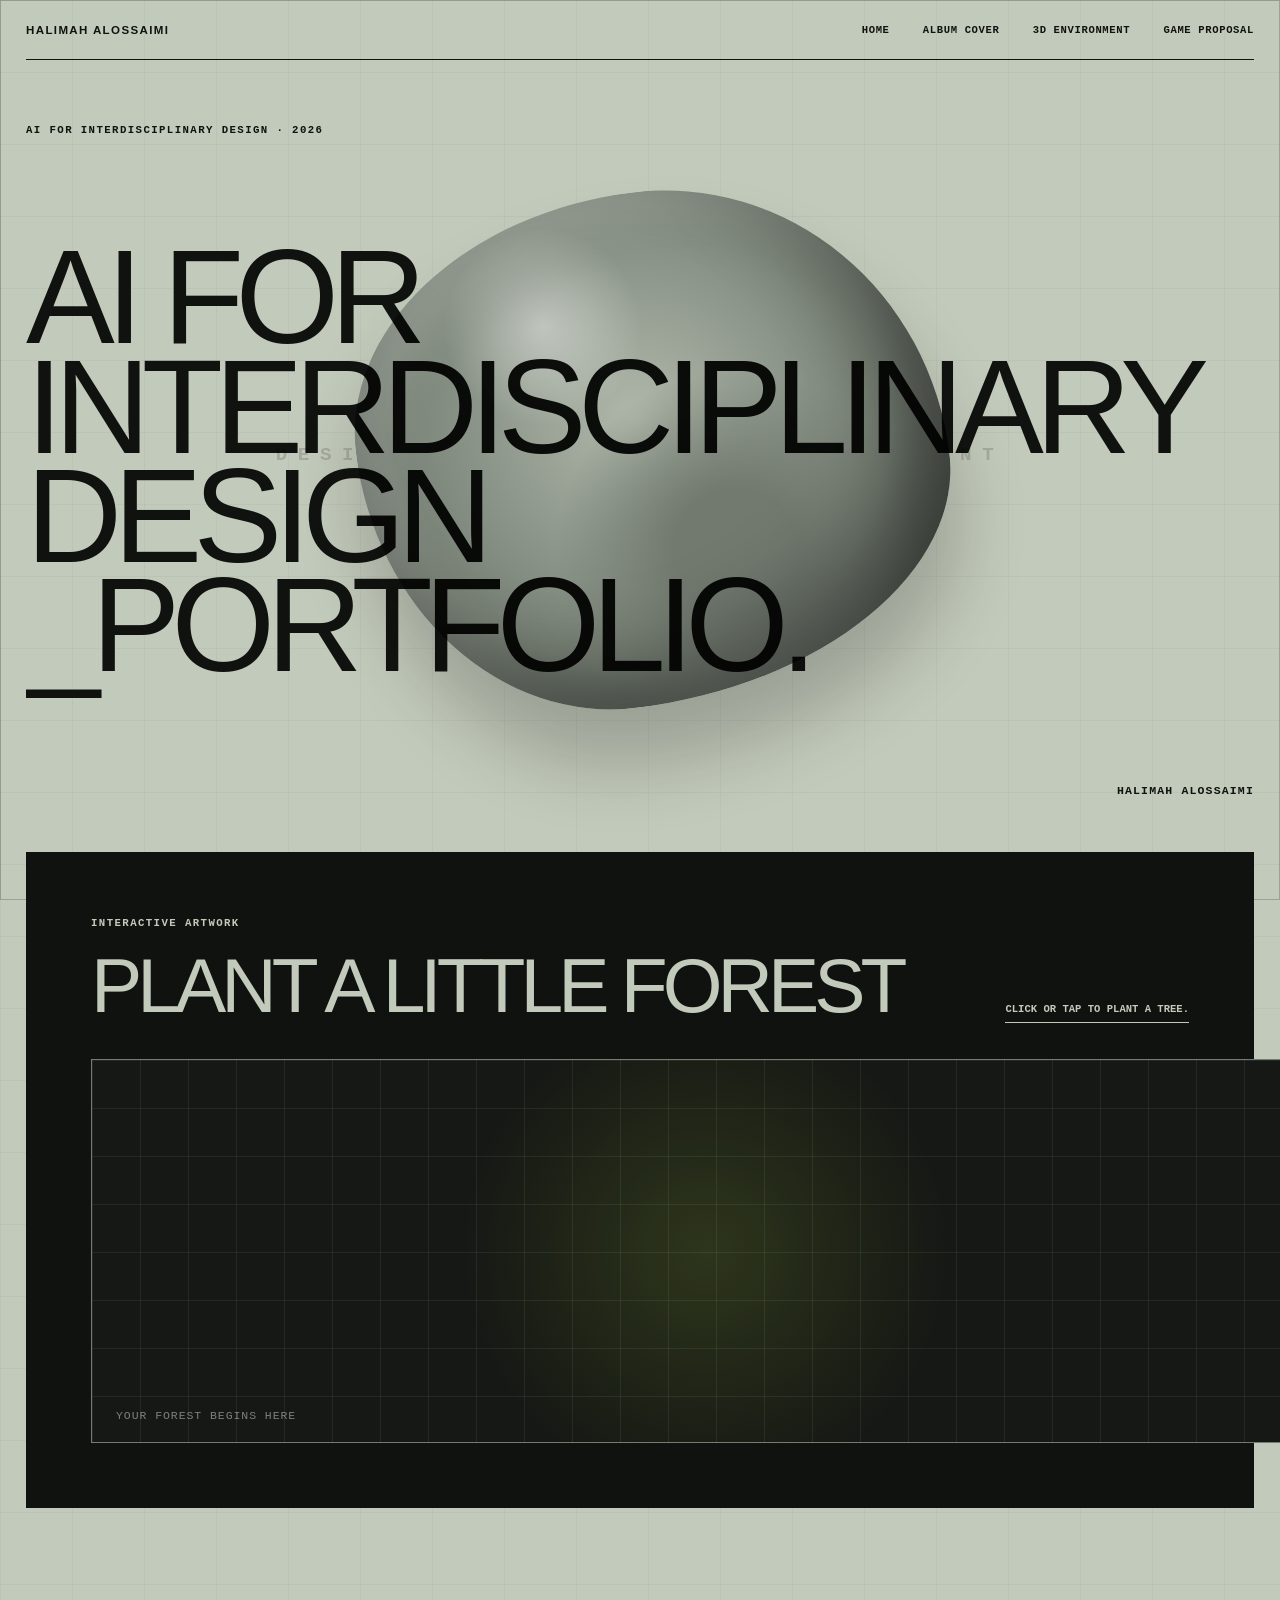
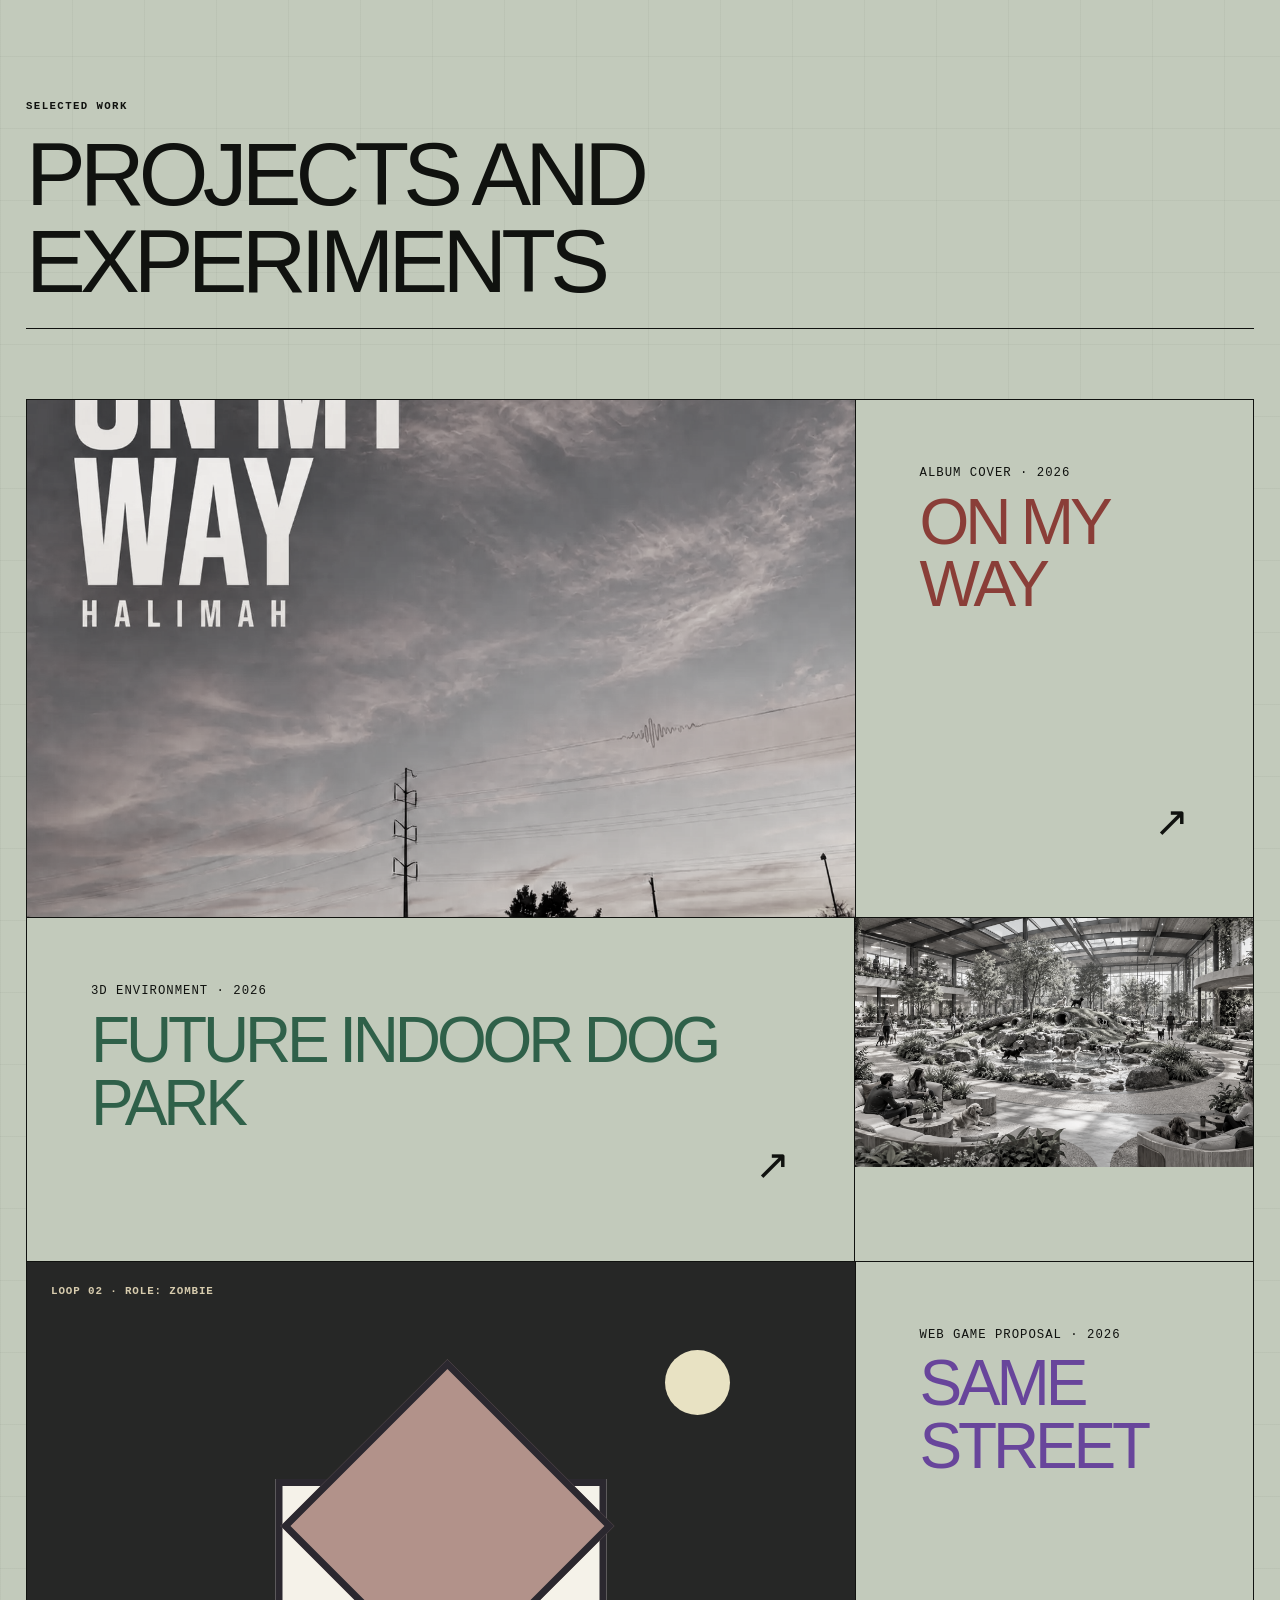
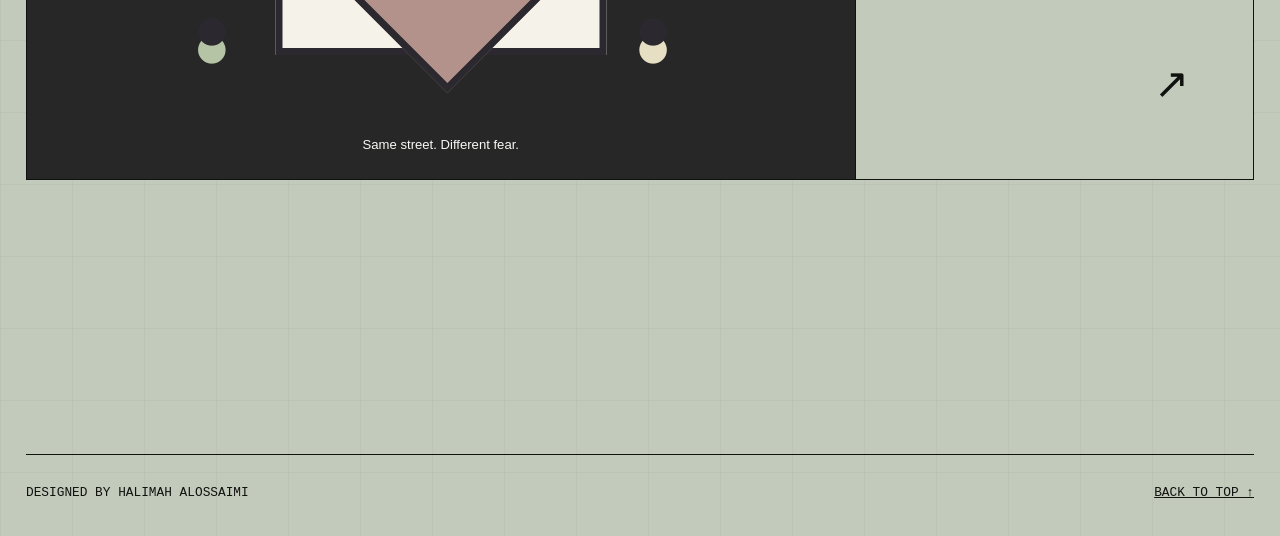
==== commit 6450d795: "Load the updated forest styles and interaction" ====
--- a/index.html
+++ b/index.html
@@ -5,7 +5,7 @@
   <meta name="viewport" content="width=device-width, initial-scale=1">
   <meta name="description" content="Interactive Design Portfolio by Halimah Alossaimi.">
   <title>Halimah Alossaimi — Interactive Design Portfolio</title>
-  <link rel="stylesheet" href="styles.css">
+  <link rel="stylesheet" href="styles.css?v=forest3">
 </head>
 <body>
   <header class="site-header">
@@ -97,7 +97,7 @@
     <p>Designed by Halimah Alossaimi</p>
     <a href="#top">Back to top ↑</a>
   </footer>
-  <script src="flowers.js"></script>
+  <script src="flowers.js?v=forest3"></script>
   <script src="site-motion.js"></script>
 </body>
 </html>
--- a/styles.css
+++ b/styles.css
@@ -629,7 +629,8 @@
   text-transform: uppercase;
 }
 .flower-field {
-  min-height: min(68vh,720px);
+  min-height: clamp(280px,30vw,420px);
+  aspect-ratio: 16 / 5;
   border: 1px solid rgba(194,202,187,.55);
   border-radius: 0;
   background:
@@ -640,6 +641,17 @@
   background-size: auto,48px 48px,48px 48px,auto;
 }
 .field-note { color: rgba(194,202,187,.6); font-family:"Courier New",monospace; }
+.planted-tree {
+  position: absolute;
+  z-index: 2;
+  display: block;
+  height: auto;
+  pointer-events: none;
+  transform: translate(-50%,-100%);
+  transform-origin: 50% 100%;
+  animation: bloom .42s cubic-bezier(.2,.9,.25,1.25) both;
+}
+.planted-tree svg { display:block; width:100%; height:auto; }
 
 .work-section { padding-top: clamp(120px,15vw,220px); }
 .work-section .section-heading { margin-bottom: 70px; padding-bottom: 22px; border-bottom: 1px solid var(--ink); }
@@ -816,7 +828,7 @@
   .hero::before { width:78vw; opacity:.82; }
   .hero::after { white-space:normal; line-height:1.8; }
   .flower-section { padding:28px 18px; }
-  .flower-field { min-height:540px; }
+  .flower-field { min-height:260px; aspect-ratio:16 / 7; }
   .work-section .section-heading h2 { font-size:clamp(3rem,13vw,5.5rem); }
   .project-meta { min-height:250px; padding:28px 22px; }
   .project-intro h1 { font-size:clamp(4.5rem,19vw,7.5rem); }
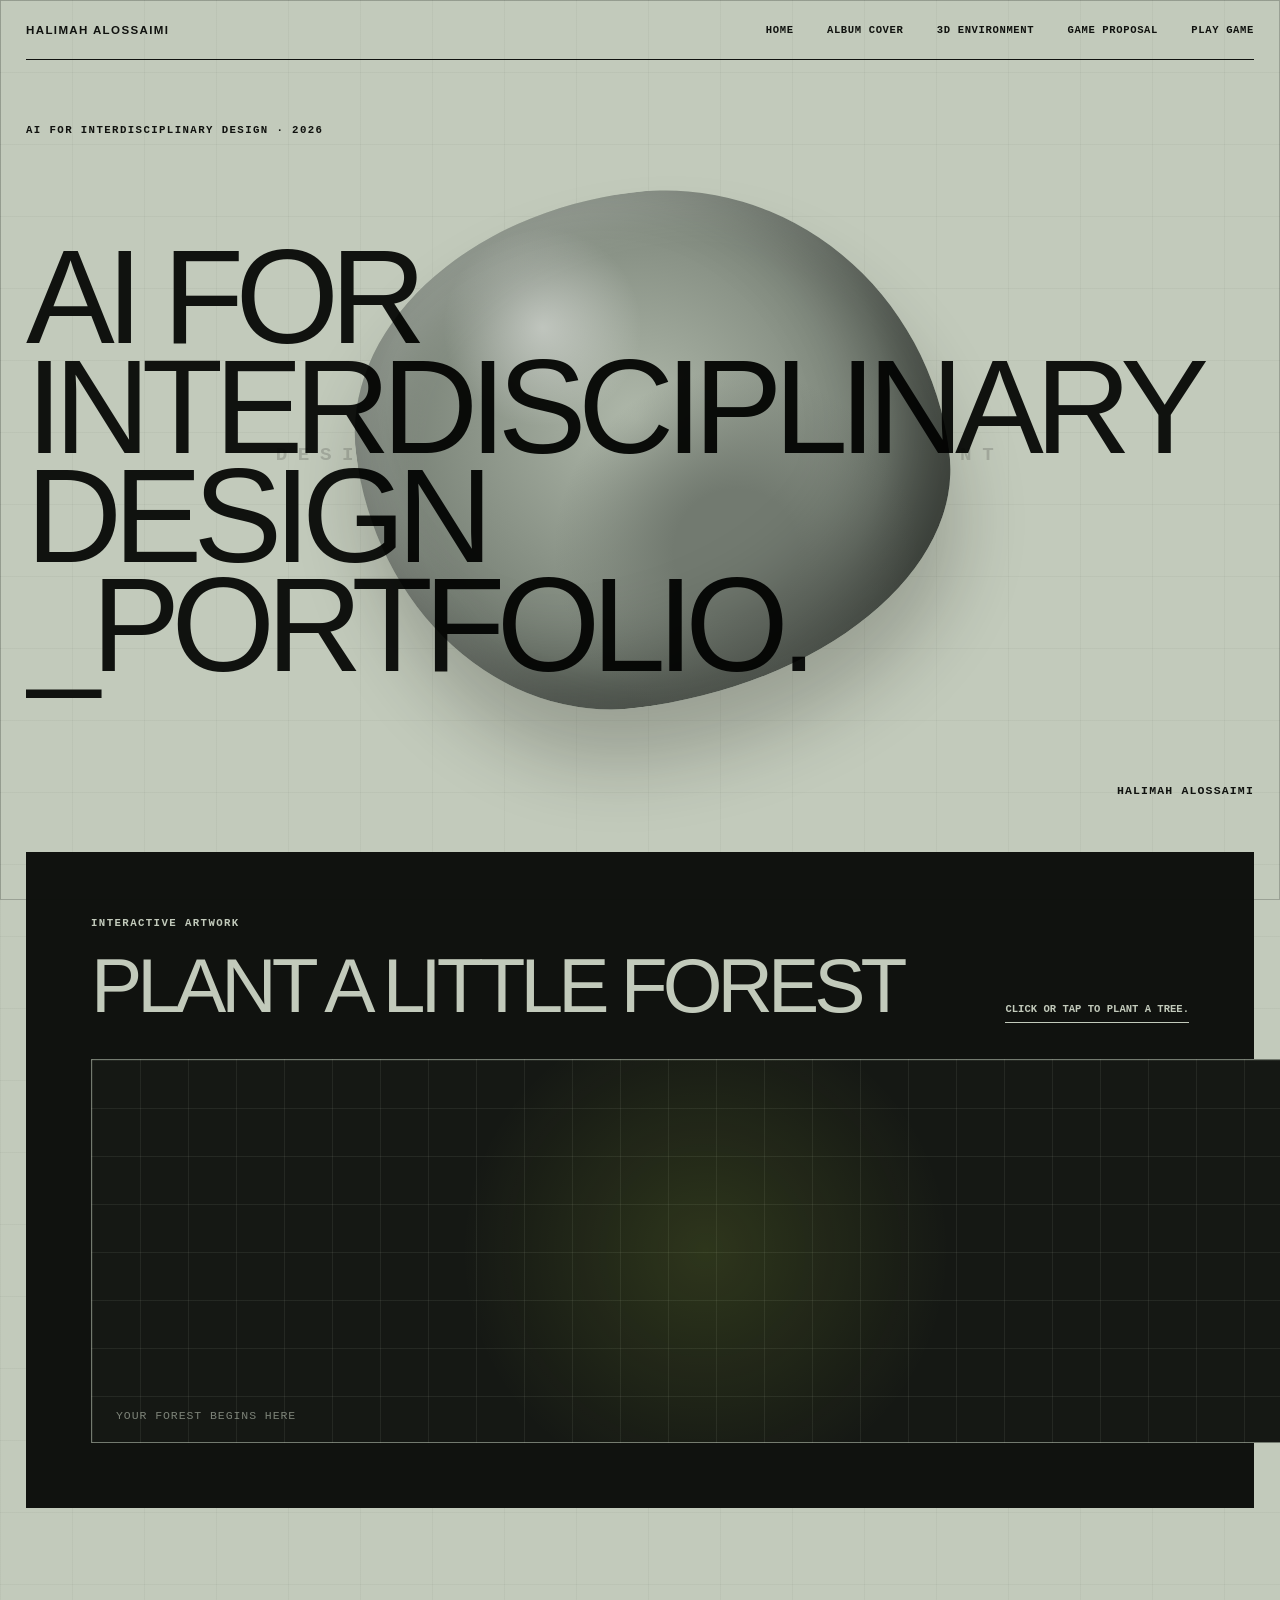
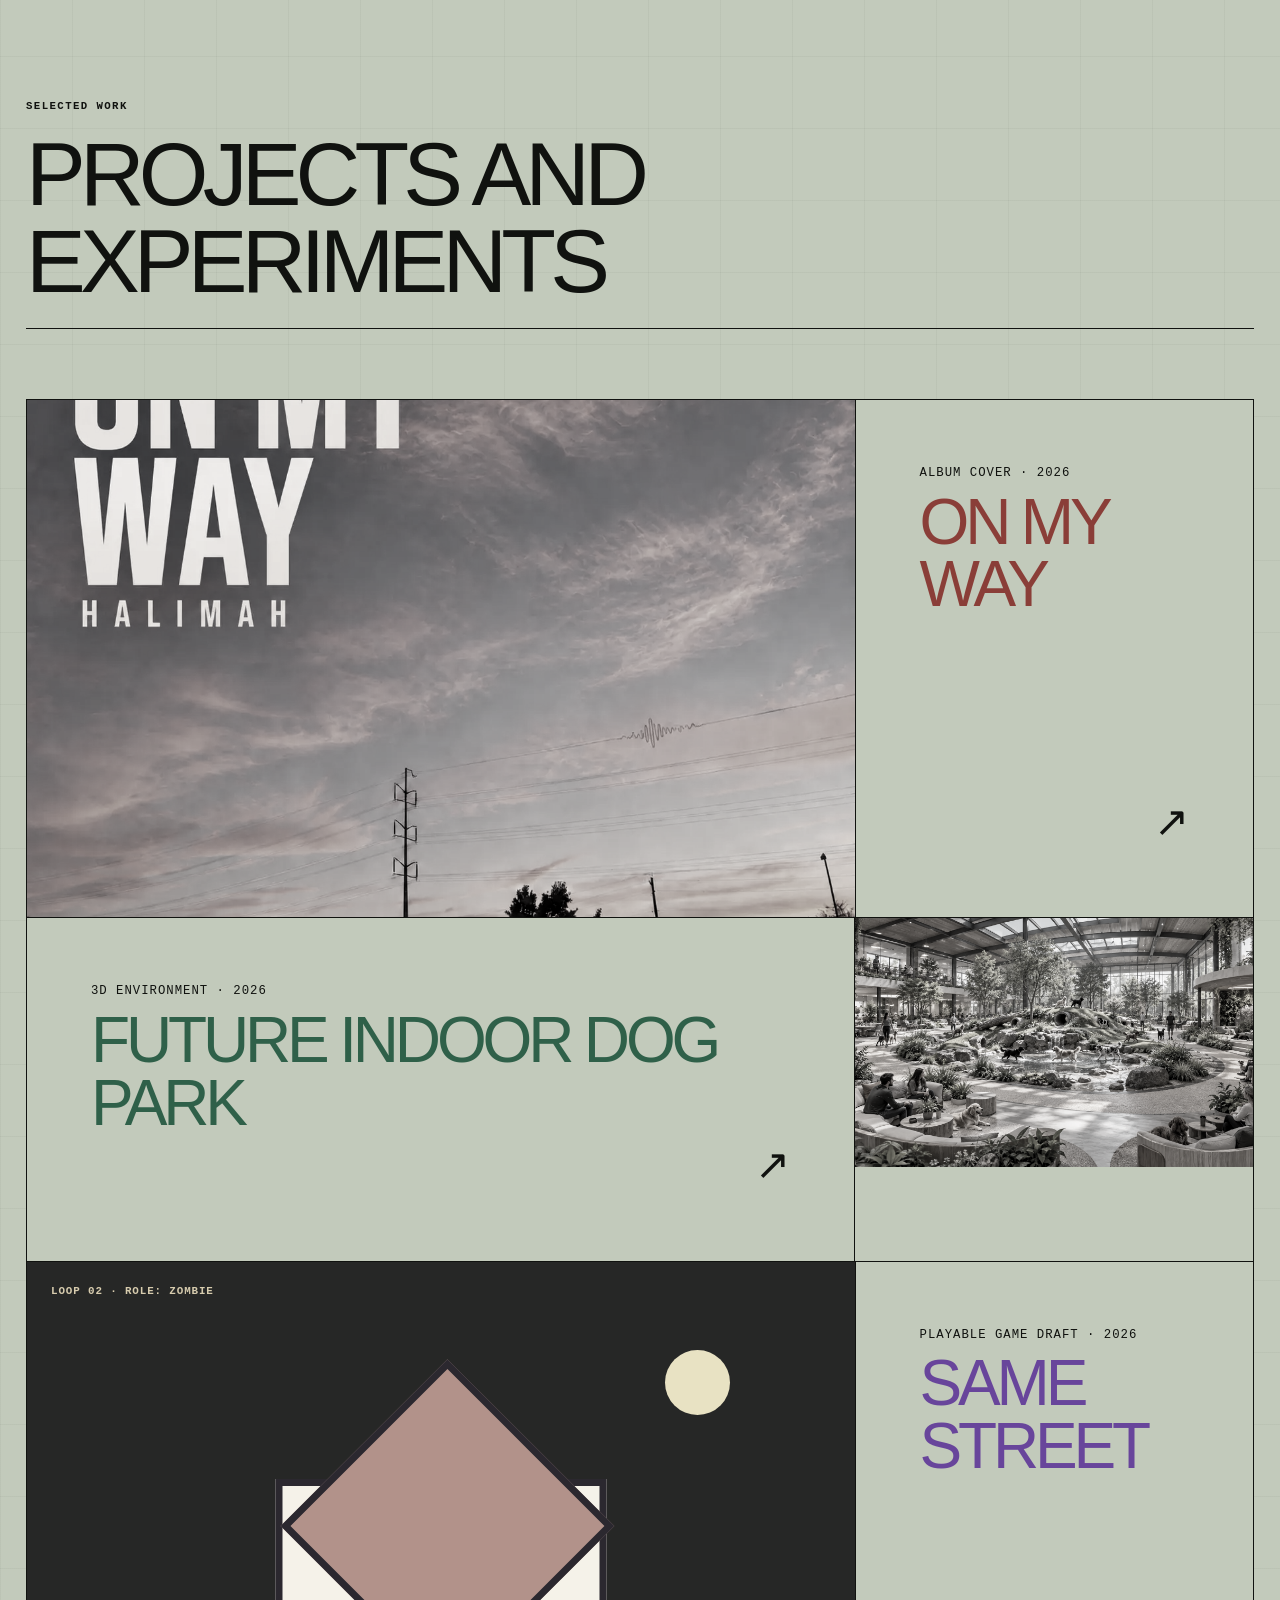
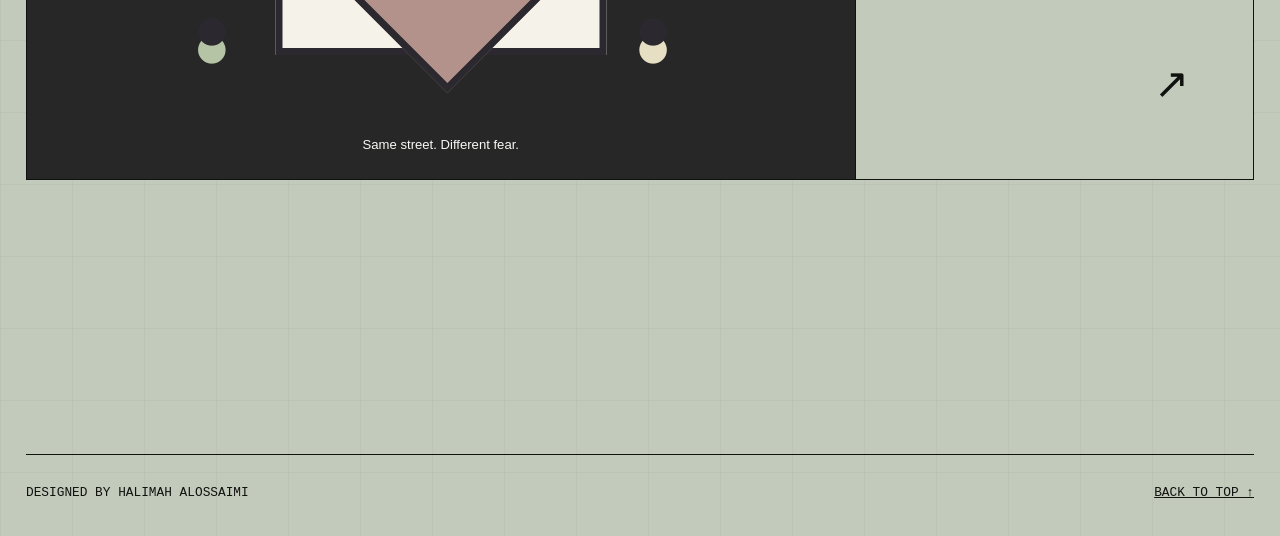
==== commit b7c5dd71: "Link portfolio to playable Same Street draft" ====
--- a/index.html
+++ b/index.html
@@ -5,7 +5,7 @@
   <meta name="viewport" content="width=device-width, initial-scale=1">
   <meta name="description" content="Interactive Design Portfolio by Halimah Alossaimi.">
   <title>Halimah Alossaimi — Interactive Design Portfolio</title>
-  <link rel="stylesheet" href="styles.css?v=forest3">
+  <link rel="stylesheet" href="styles.css?v=forest5">
 </head>
 <body>
   <header class="site-header">
@@ -15,6 +15,7 @@
       <a href="album-cover.html">Album Cover</a>
       <a href="dog-park.html">3D Environment</a>
       <a href="same-street-proposal.html">Game Proposal</a>
+      <a href="same-street-game.html">Play Game</a>
     </nav>
   </header>
 
@@ -72,7 +73,7 @@
           </div>
         </a>
 
-        <a class="project-card proposal-card" href="same-street-proposal.html">
+        <a class="project-card proposal-card" href="same-street-game.html">
           <div class="project-image proposal-preview street-preview" aria-hidden="true">
             <span class="preview-kicker">LOOP 02 · ROLE: ZOMBIE</span>
             <span class="street-preview-sun"></span>
@@ -83,7 +84,7 @@
           </div>
           <div class="project-meta">
             <div>
-              <p class="project-type">Web game proposal · 2026</p>
+              <p class="project-type">Playable game draft · 2026</p>
               <h3>Same Street</h3>
             </div>
             <span aria-hidden="true">↗</span>
@@ -97,7 +98,7 @@
     <p>Designed by Halimah Alossaimi</p>
     <a href="#top">Back to top ↑</a>
   </footer>
-  <script src="flowers.js?v=forest3"></script>
+  <script src="flowers.js?v=forest4"></script>
   <script src="site-motion.js"></script>
 </body>
 </html>
--- a/styles.css
+++ b/styles.css
@@ -67,7 +67,7 @@
 }
 .flower-field:focus-visible { outline: 3px solid var(--blue); outline-offset: 4px; }
 .field-note { position: absolute; left: 24px; bottom: 18px; color: #778079; font-size: 0.72rem; letter-spacing: 0.08em; text-transform: uppercase; }
-.flower { position: absolute; width: 1px; height: 1px; pointer-events: none; animation: bloom .42s cubic-bezier(.2,.9,.25,1.25) both; }
+.flower { position: absolute; width: 1px; height: 1px; pointer-events: none; animation: none; }
 .petal { position: absolute; left: 50%; top: 50%; width: var(--pw); height: var(--ph); margin-left: calc(var(--pw) / -2); margin-top: calc(var(--ph) * -1); transform-origin: 50% 100%; background: hsl(var(--hue) 72% 66% / .92); border: 1px solid hsl(var(--hue) 45% 48% / .32); }
 .flower.rounded .petal { border-radius: 55% 55% 45% 45%; }
 .flower.pointed .petal { border-radius: 75% 12% 75% 18%; }
@@ -642,6 +642,7 @@
 }
 .field-note { color: rgba(194,202,187,.6); font-family:"Courier New",monospace; }
 .planted-tree {
+  animation: none !important;
   position: absolute;
   z-index: 2;
   display: block;
@@ -841,3 +842,27 @@
   .cursor-halo { display:none; }
   .hero::before { transition:none; }
 }
+
+
+/* Album images keep their full composition and original proportions */
+.album-page .album-feature {
+  width: min(100%, 760px);
+  margin-inline: auto;
+}
+.album-page .album-feature img {
+  width: 100%;
+  height: auto;
+  max-height: none;
+  object-fit: contain;
+}
+.album-page .wide-media {
+  width: min(100%, 1180px);
+  margin-inline: auto;
+}
+.album-page .wide-media img {
+  display: block;
+  width: 100%;
+  height: auto;
+  max-height: none;
+  object-fit: contain;
+}
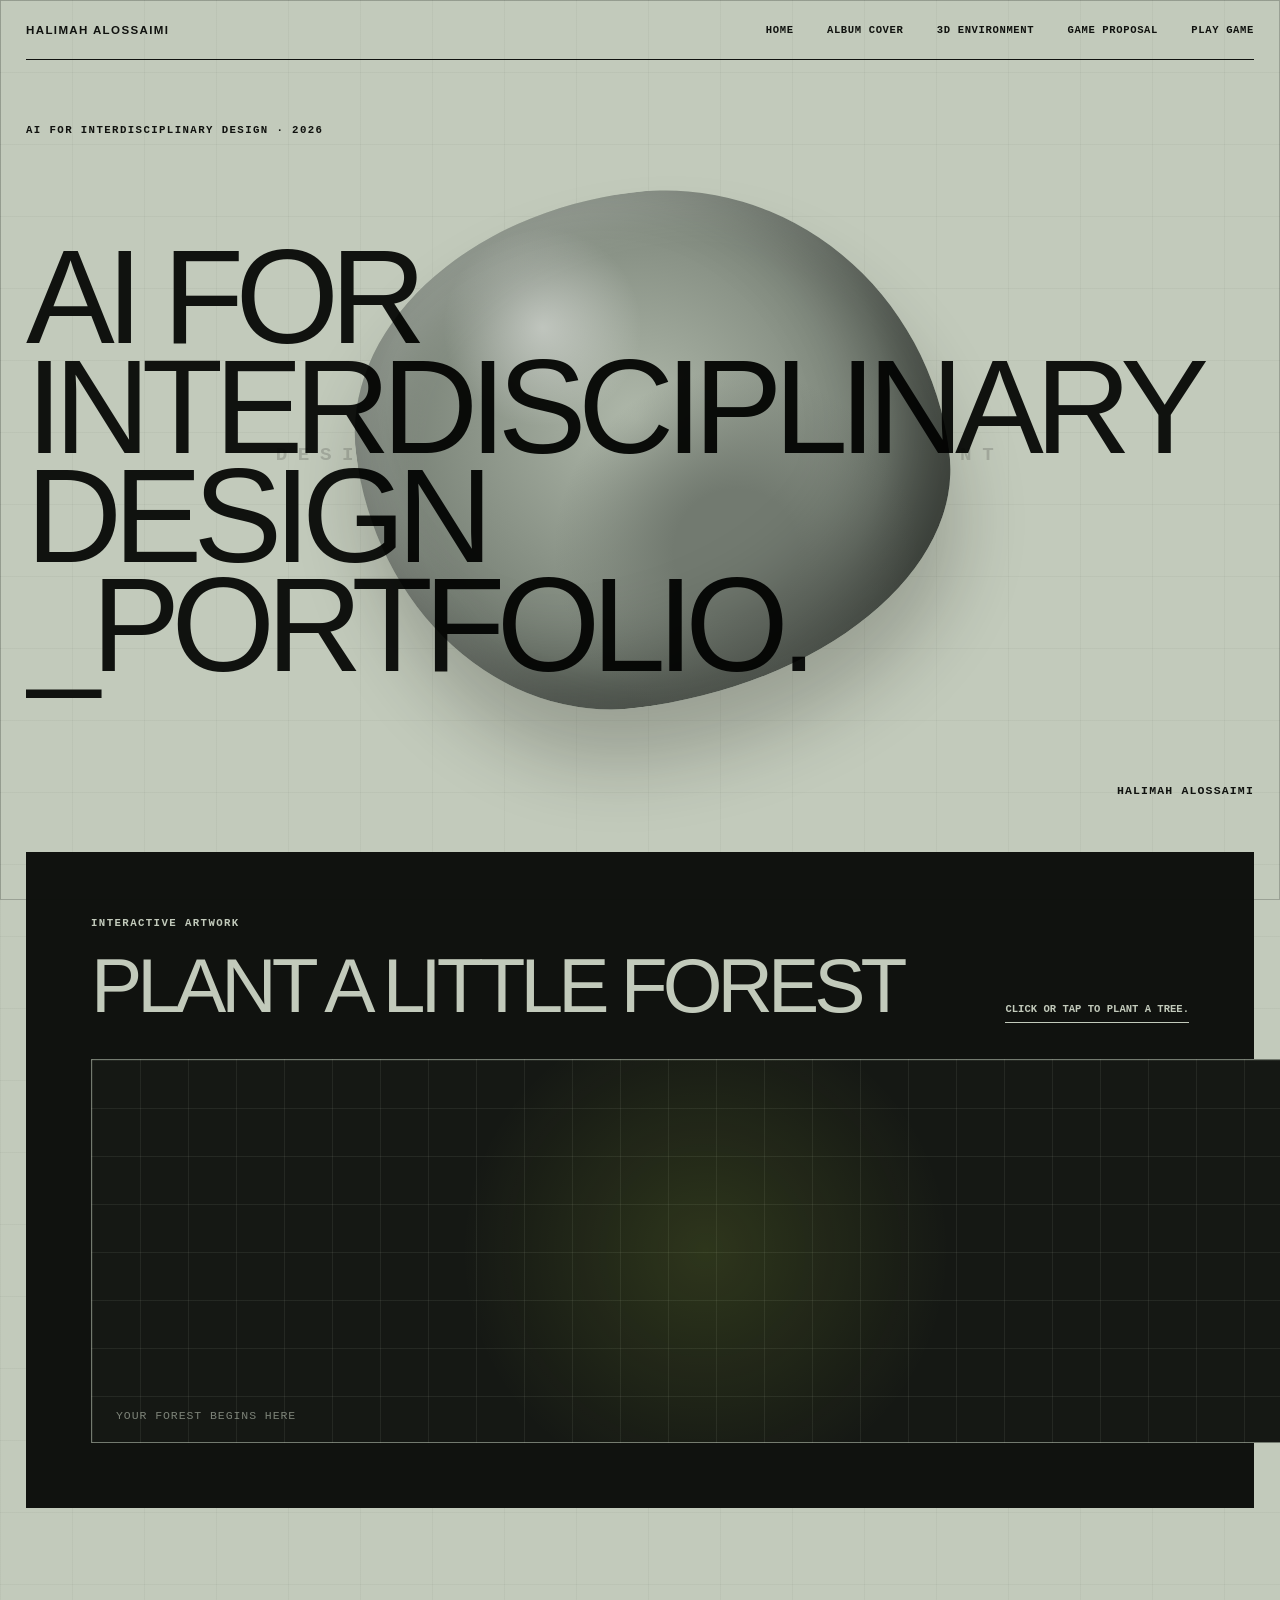
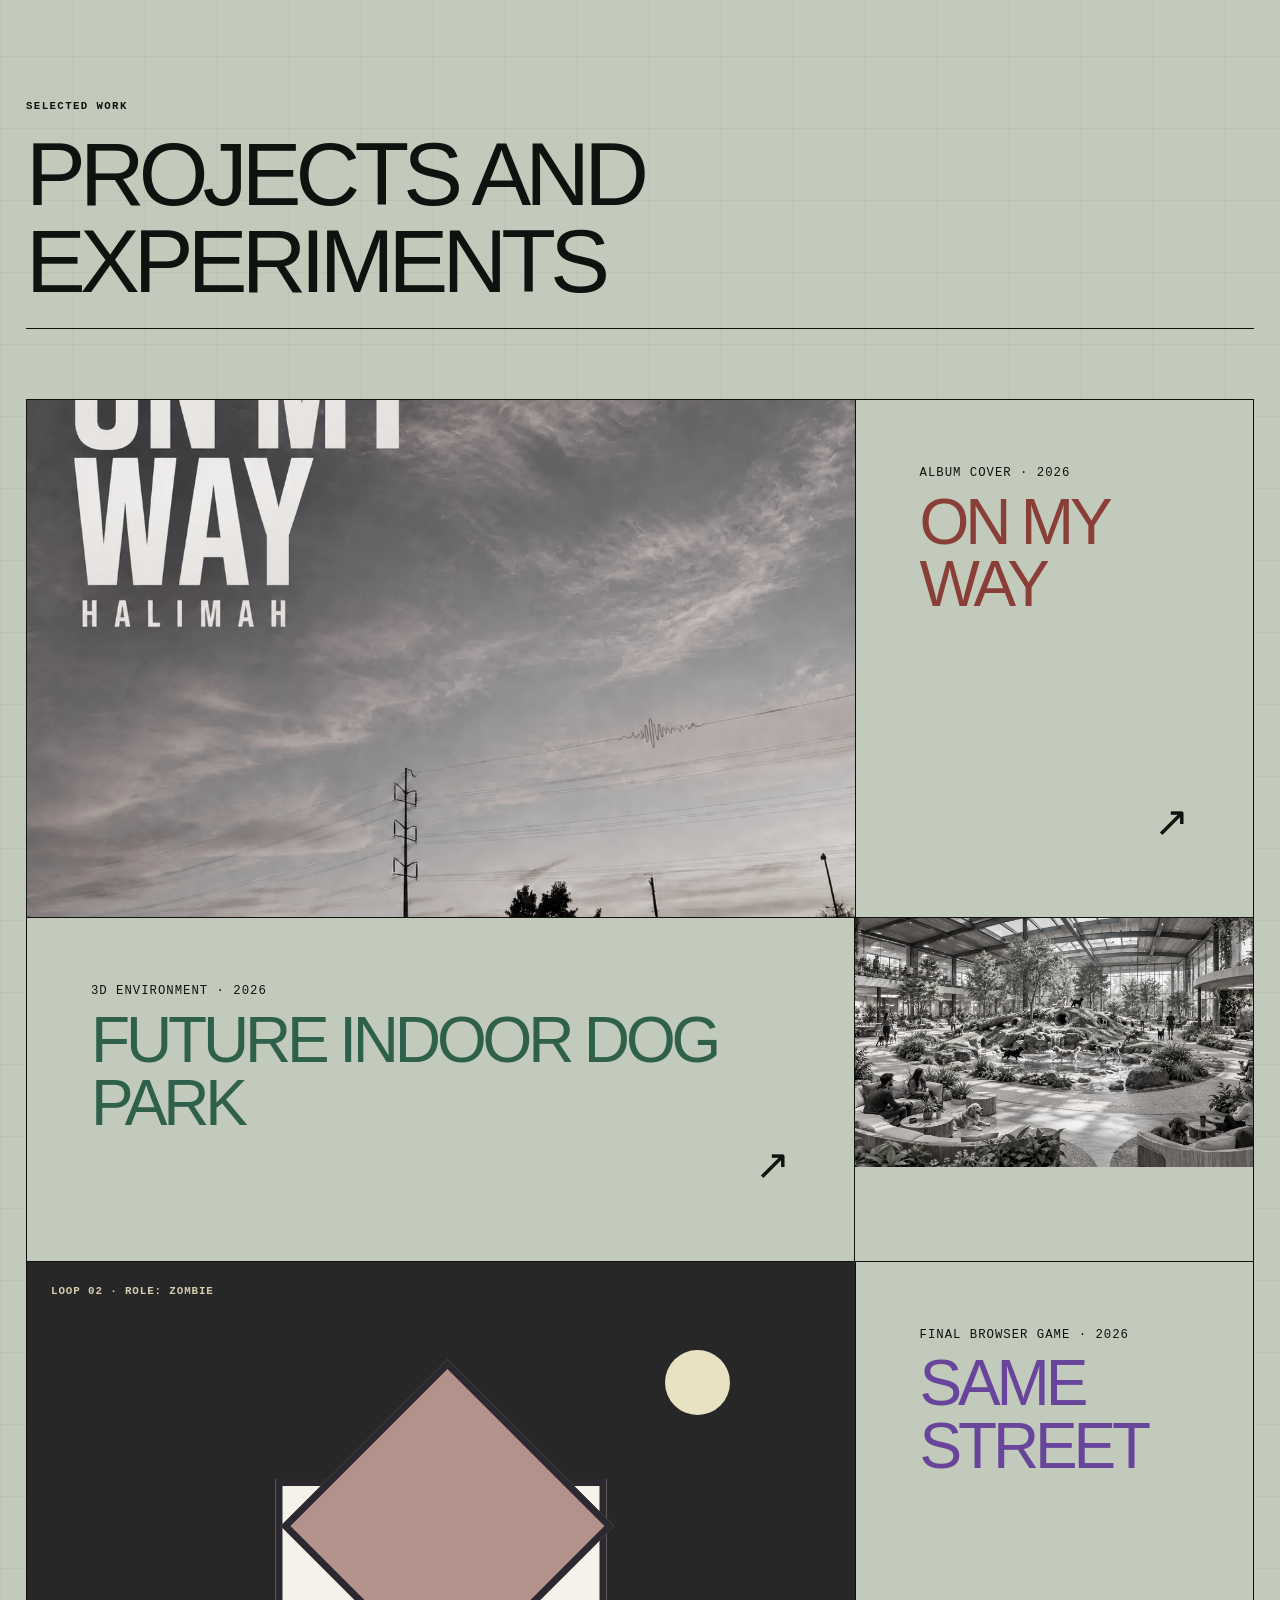
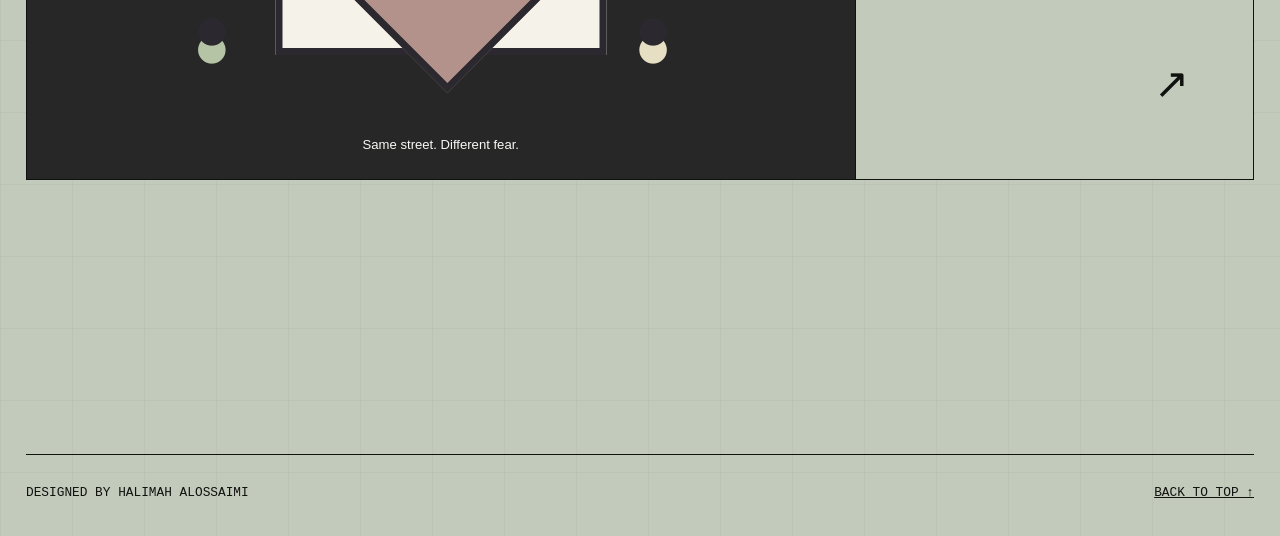
==== commit 7cbc4701: "Label Same Street as final game" ====
--- a/index.html
+++ b/index.html
@@ -84,7 +84,7 @@
           </div>
           <div class="project-meta">
             <div>
-              <p class="project-type">Playable game draft · 2026</p>
+              <p class="project-type">Final browser game · 2026</p>
               <h3>Same Street</h3>
             </div>
             <span aria-hidden="true">↗</span>
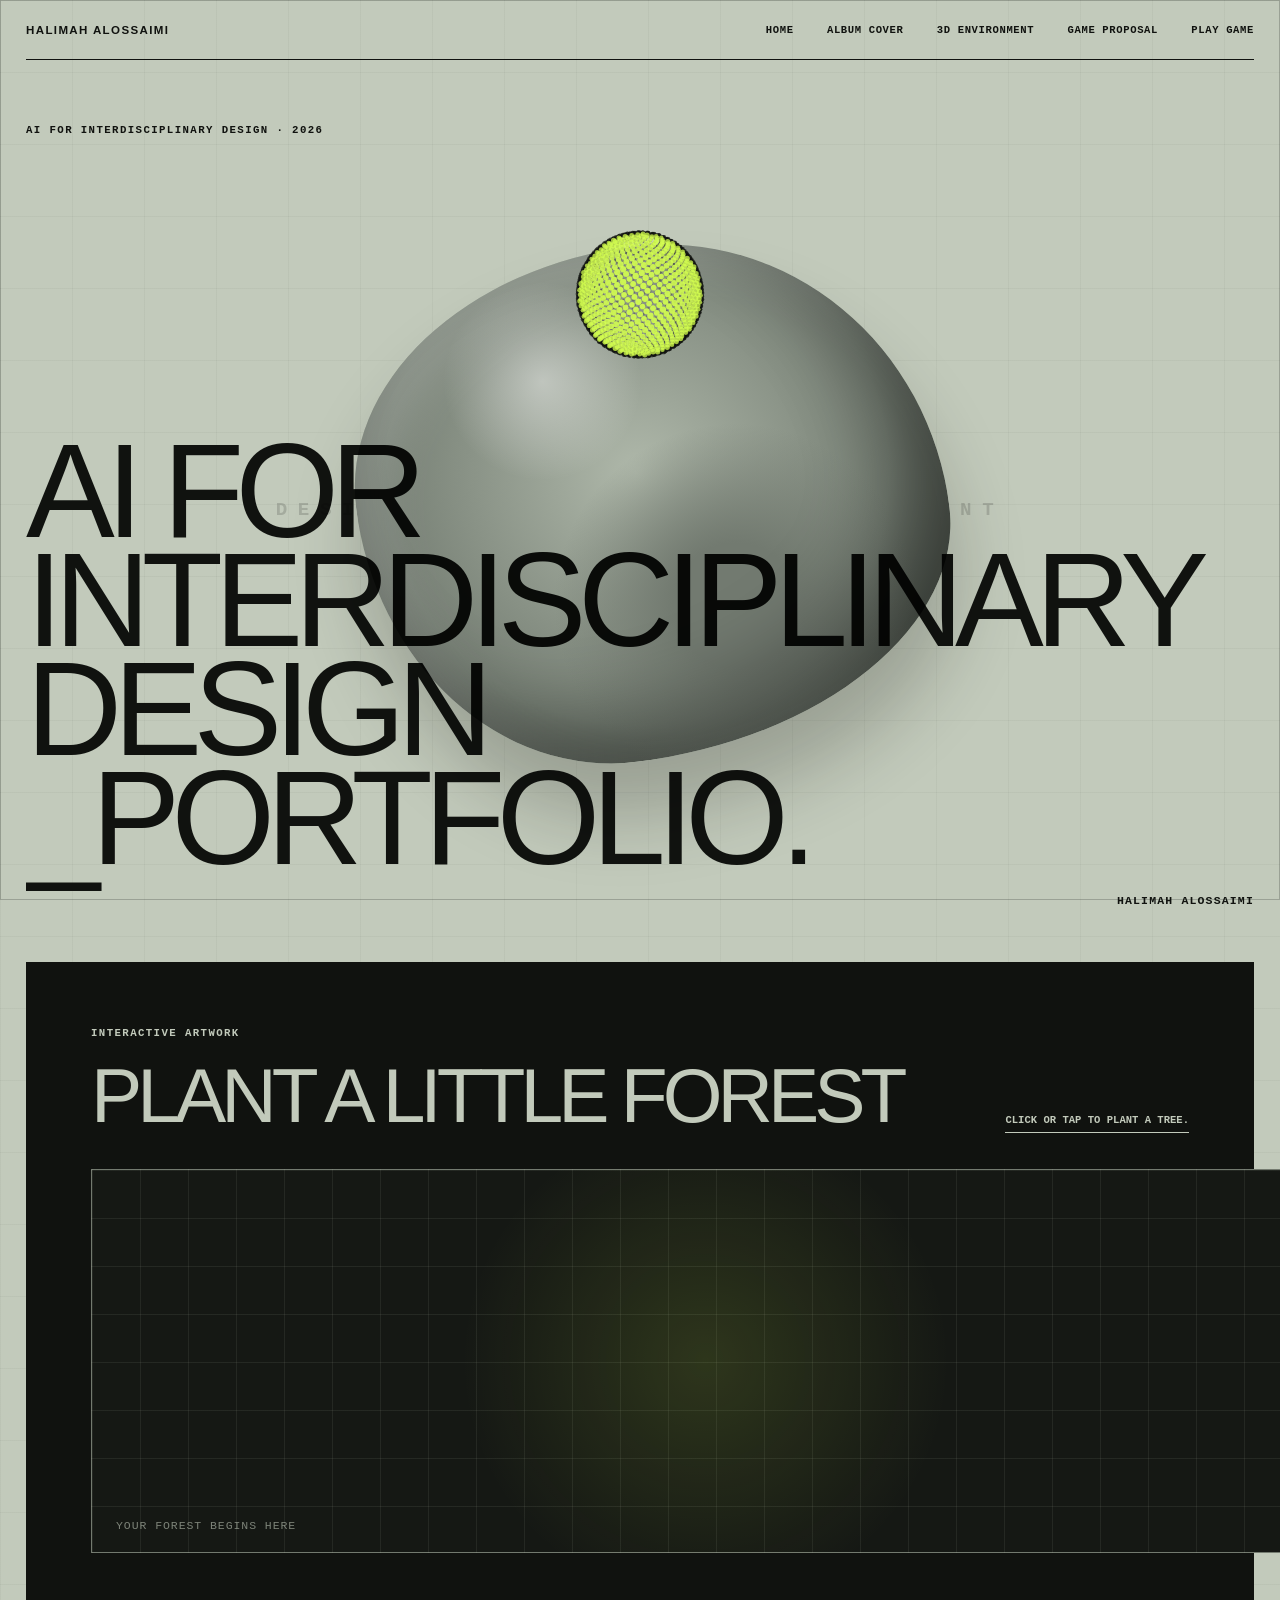
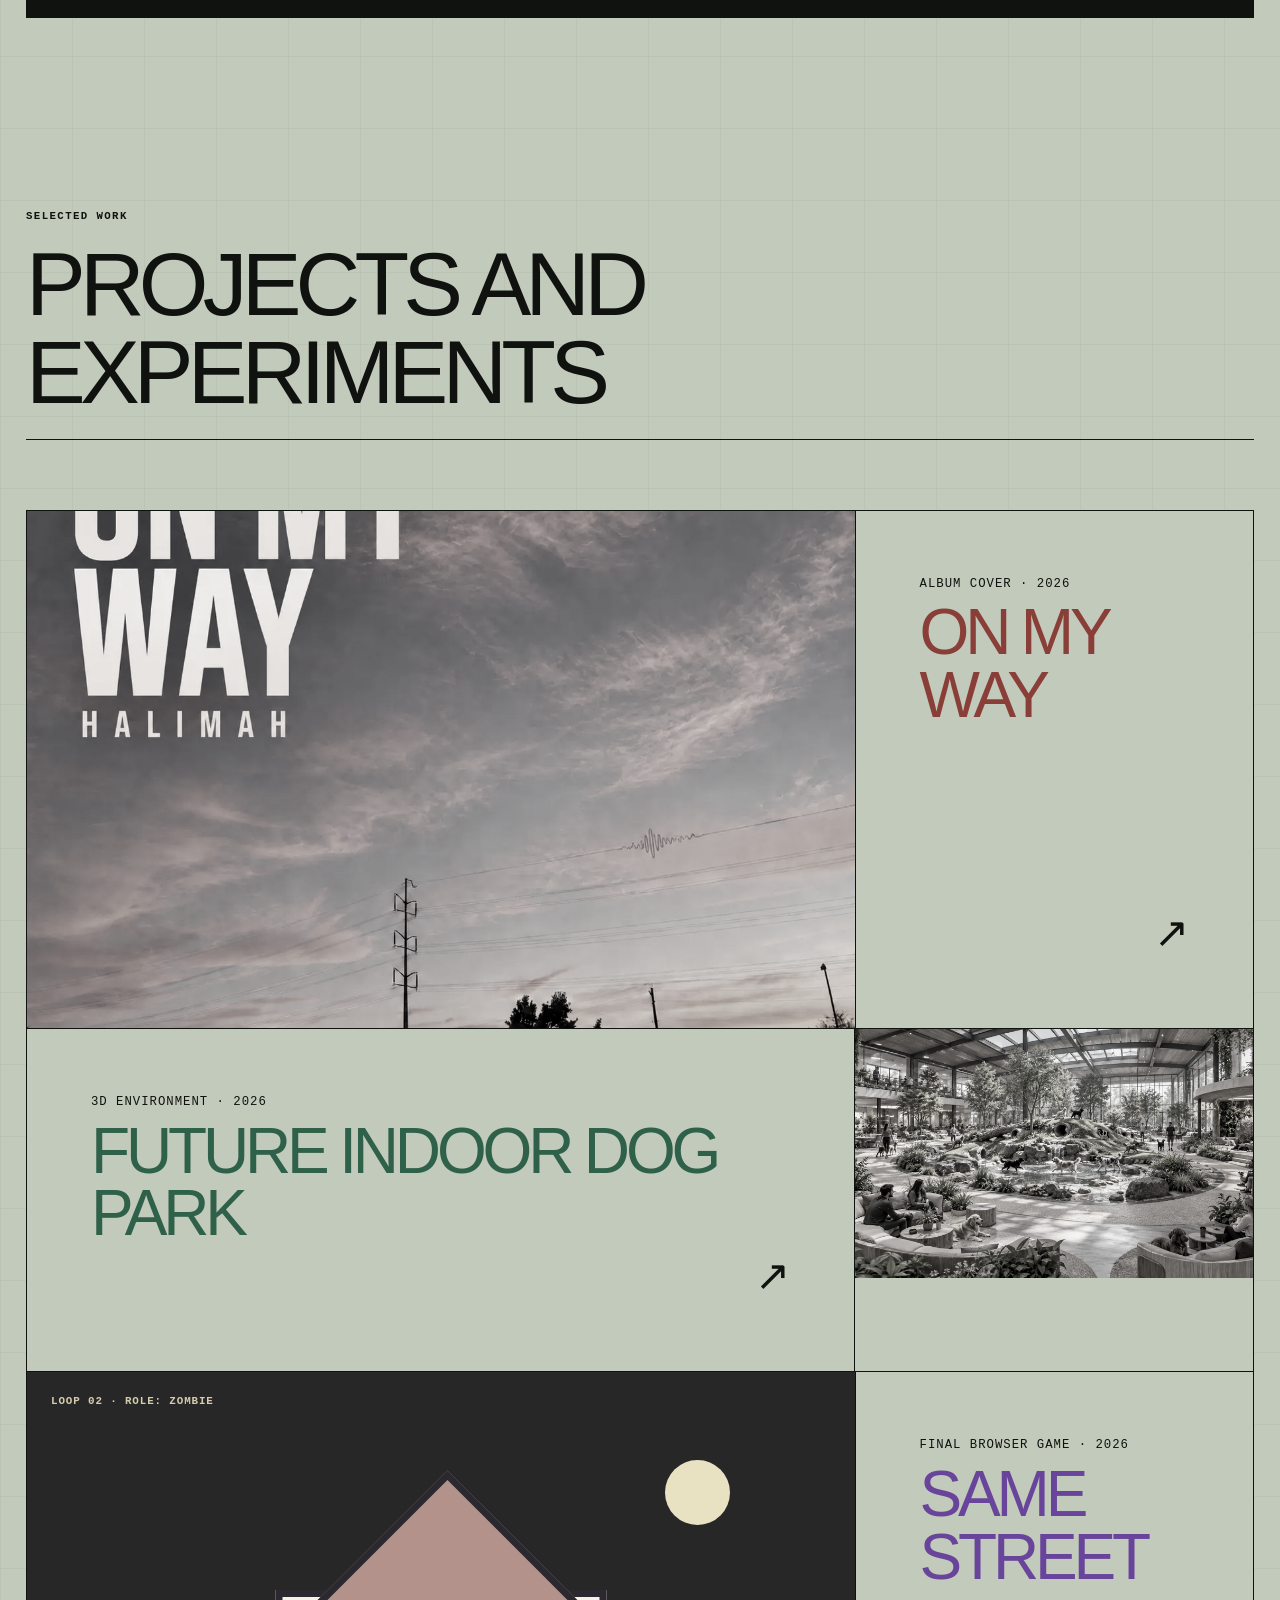
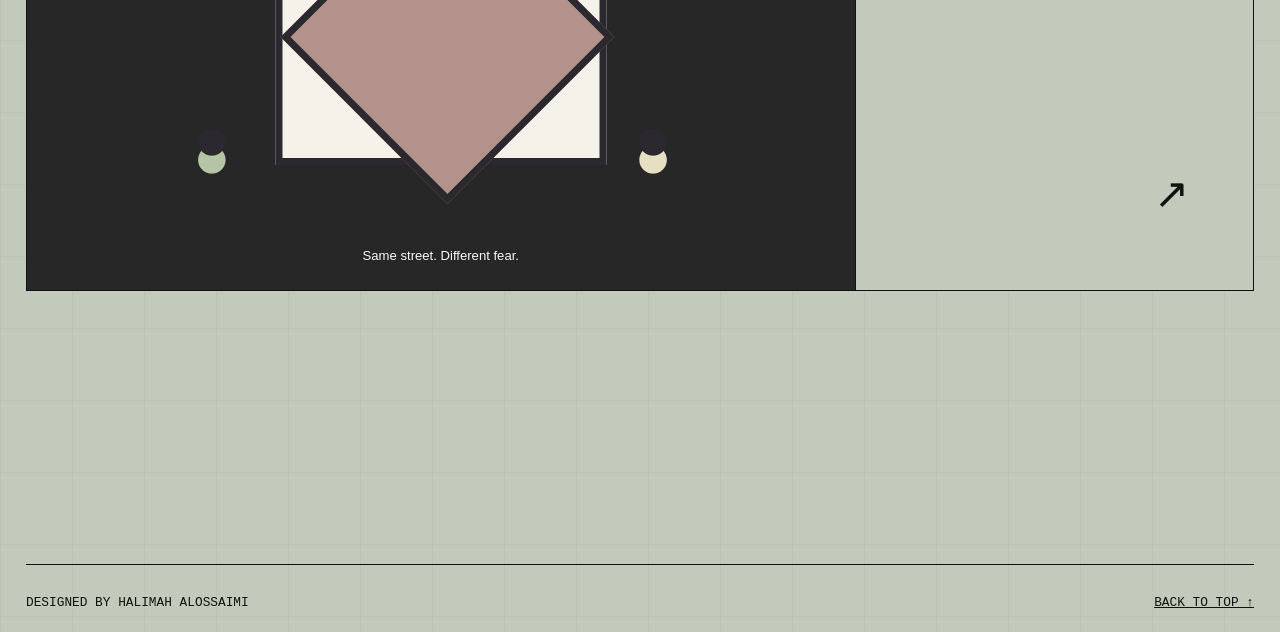
==== commit ed534266: "Replace homepage hero circle with particle sphere" ====
--- a/index.html
+++ b/index.html
@@ -5,7 +5,7 @@
   <meta name="viewport" content="width=device-width, initial-scale=1">
   <meta name="description" content="Interactive Design Portfolio by Halimah Alossaimi.">
   <title>Halimah Alossaimi — Interactive Design Portfolio</title>
-  <link rel="stylesheet" href="styles.css?v=forest5">
+  <link rel="stylesheet" href="styles.css?v=particle-sphere-1">
 </head>
 <body>
   <header class="site-header">
@@ -21,6 +21,9 @@
 
   <main>
     <section class="hero shell">
+      <div class="particle-sphere" aria-hidden="true">
+        <canvas id="hero-particle-sphere"></canvas>
+      </div>
       <p class="eyebrow">AI for Interdisciplinary Design · 2026</p>
       <h1>AI for Interdisciplinary Design _Portfolio.</h1>
       <p class="hero-copy">Halimah Alossaimi</p>
@@ -99,6 +102,7 @@
     <a href="#top">Back to top ↑</a>
   </footer>
   <script src="flowers.js?v=forest4"></script>
+  <script src="particle-sphere.js?v=1"></script>
   <script src="site-motion.js"></script>
 </body>
 </html>
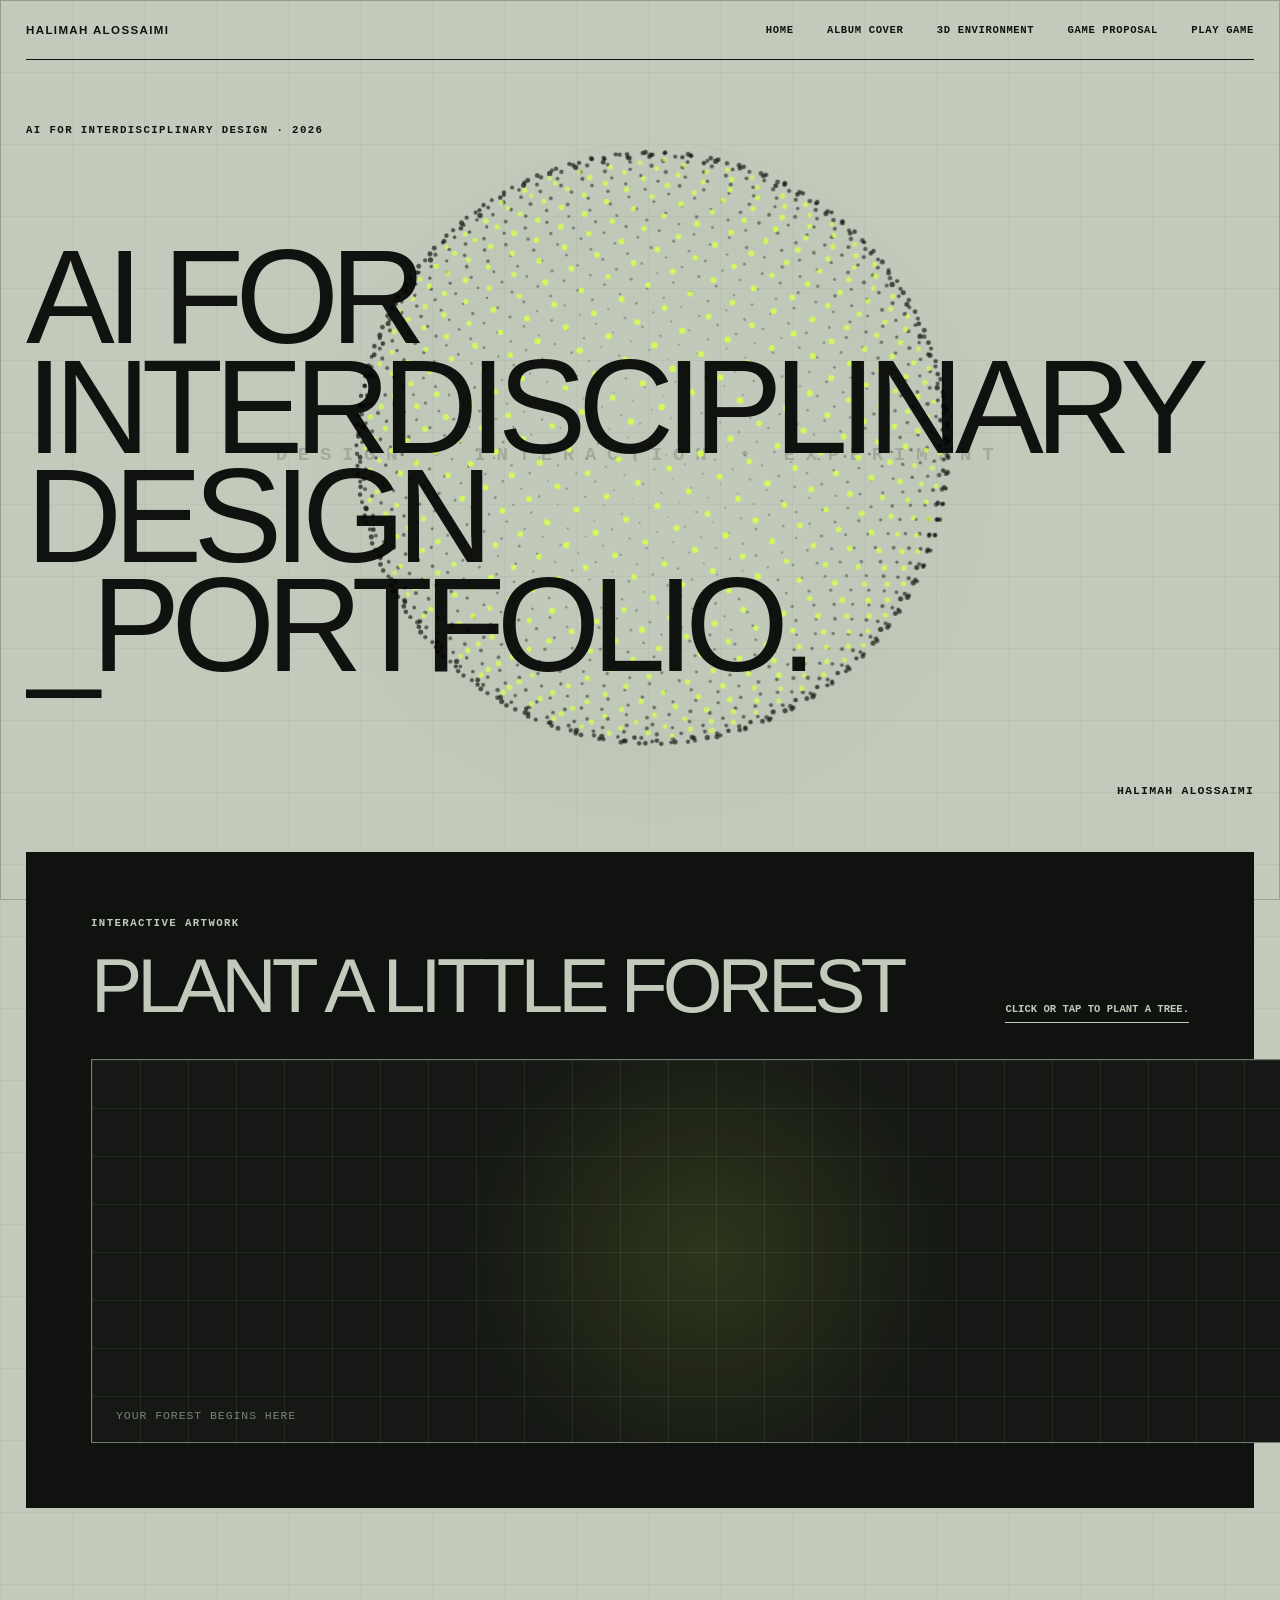
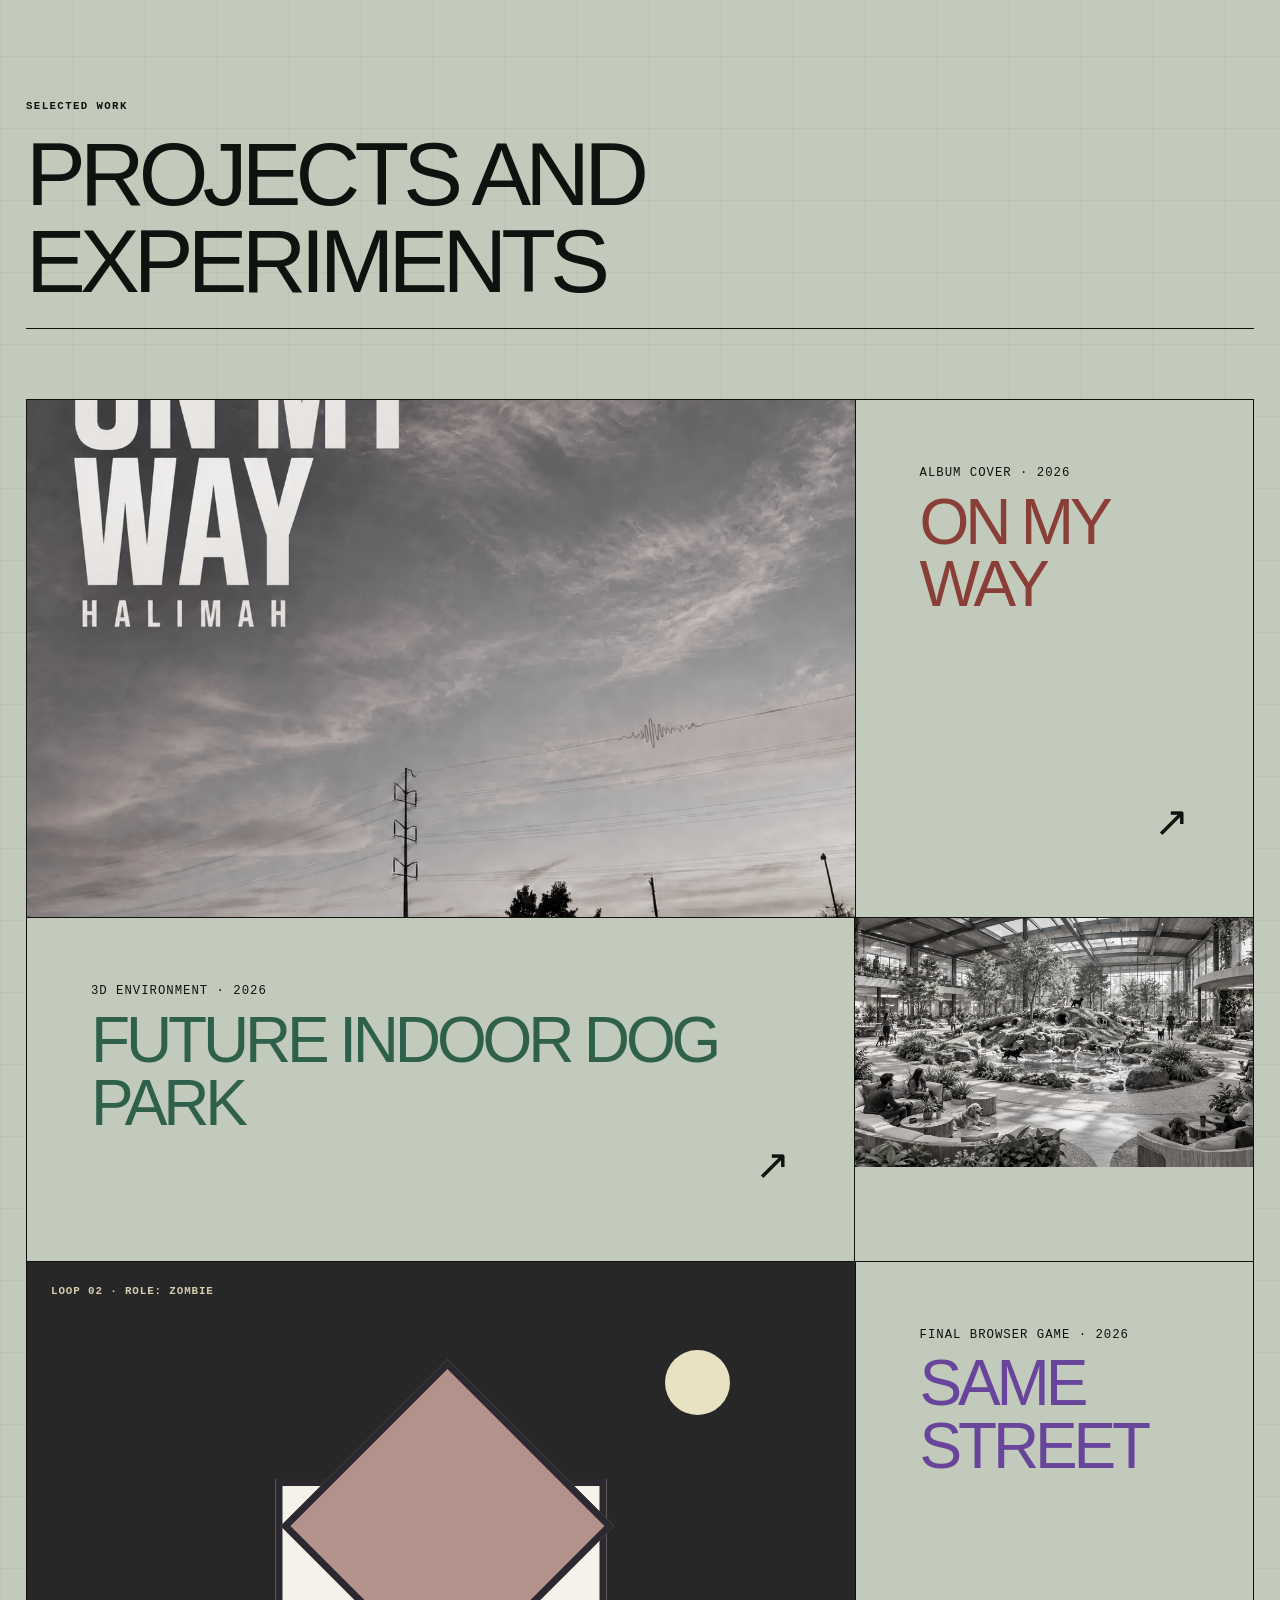
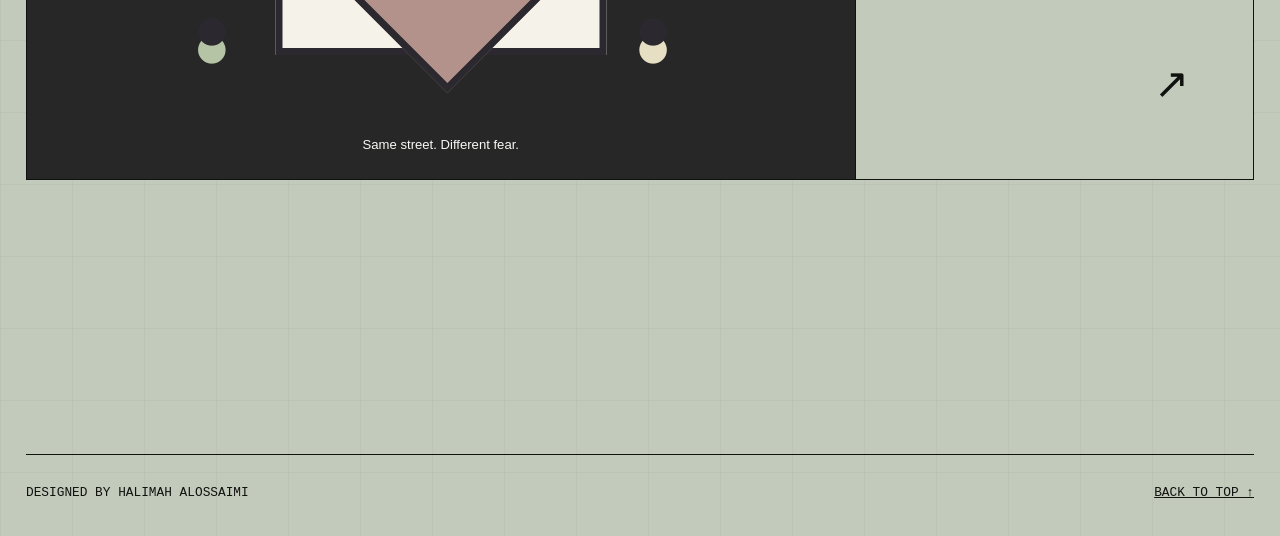
==== commit eba8f54d: "Refresh larger interactive sphere assets" ====
--- a/index.html
+++ b/index.html
@@ -5,7 +5,7 @@
   <meta name="viewport" content="width=device-width, initial-scale=1">
   <meta name="description" content="Interactive Design Portfolio by Halimah Alossaimi.">
   <title>Halimah Alossaimi — Interactive Design Portfolio</title>
-  <link rel="stylesheet" href="styles.css?v=particle-sphere-1">
+  <link rel="stylesheet" href="styles.css?v=particle-sphere-2">
 </head>
 <body>
   <header class="site-header">
@@ -102,7 +102,7 @@
     <a href="#top">Back to top ↑</a>
   </footer>
   <script src="flowers.js?v=forest4"></script>
-  <script src="particle-sphere.js?v=1"></script>
+  <script src="particle-sphere.js?v=2"></script>
   <script src="site-motion.js"></script>
 </body>
 </html>
--- a/styles.css
+++ b/styles.css
@@ -866,3 +866,51 @@
   max-height: none;
   object-fit: contain;
 }
+
+
+/* Interactive particle sphere replacing the homepage hero circle */
+.hero::before {
+  display: none;
+}
+.particle-sphere {
+  position: absolute;
+  z-index: 0;
+  width: clamp(520px, 68vw, 1080px);
+  aspect-ratio: 1;
+  left: 51%;
+  top: 49%;
+  translate: calc(-50% + var(--pointer-x, 0) * 12px) calc(-50% + var(--pointer-y, 0) * 10px);
+  overflow: visible;
+  cursor: grab;
+  touch-action: none;
+  filter: drop-shadow(0 34px 36px rgba(16,18,15,.16));
+  transition: translate .8s cubic-bezier(.2,.8,.2,1);
+}
+.particle-sphere:active {
+  cursor: grabbing;
+}
+.particle-sphere canvas {
+  display: block;
+  width: 100%;
+  height: 100%;
+}
+.hero > .eyebrow,
+.hero > .hero-copy {
+  z-index: 3;
+  pointer-events: none;
+}
+.hero h1 {
+  pointer-events: none;
+}
+@media (max-width: 780px) {
+  .particle-sphere {
+    width: min(118vw, 760px);
+    left: 55%;
+    opacity: .9;
+  }
+}
+@media (prefers-reduced-motion: reduce) {
+  .particle-sphere {
+    transition: none;
+  }
+}
